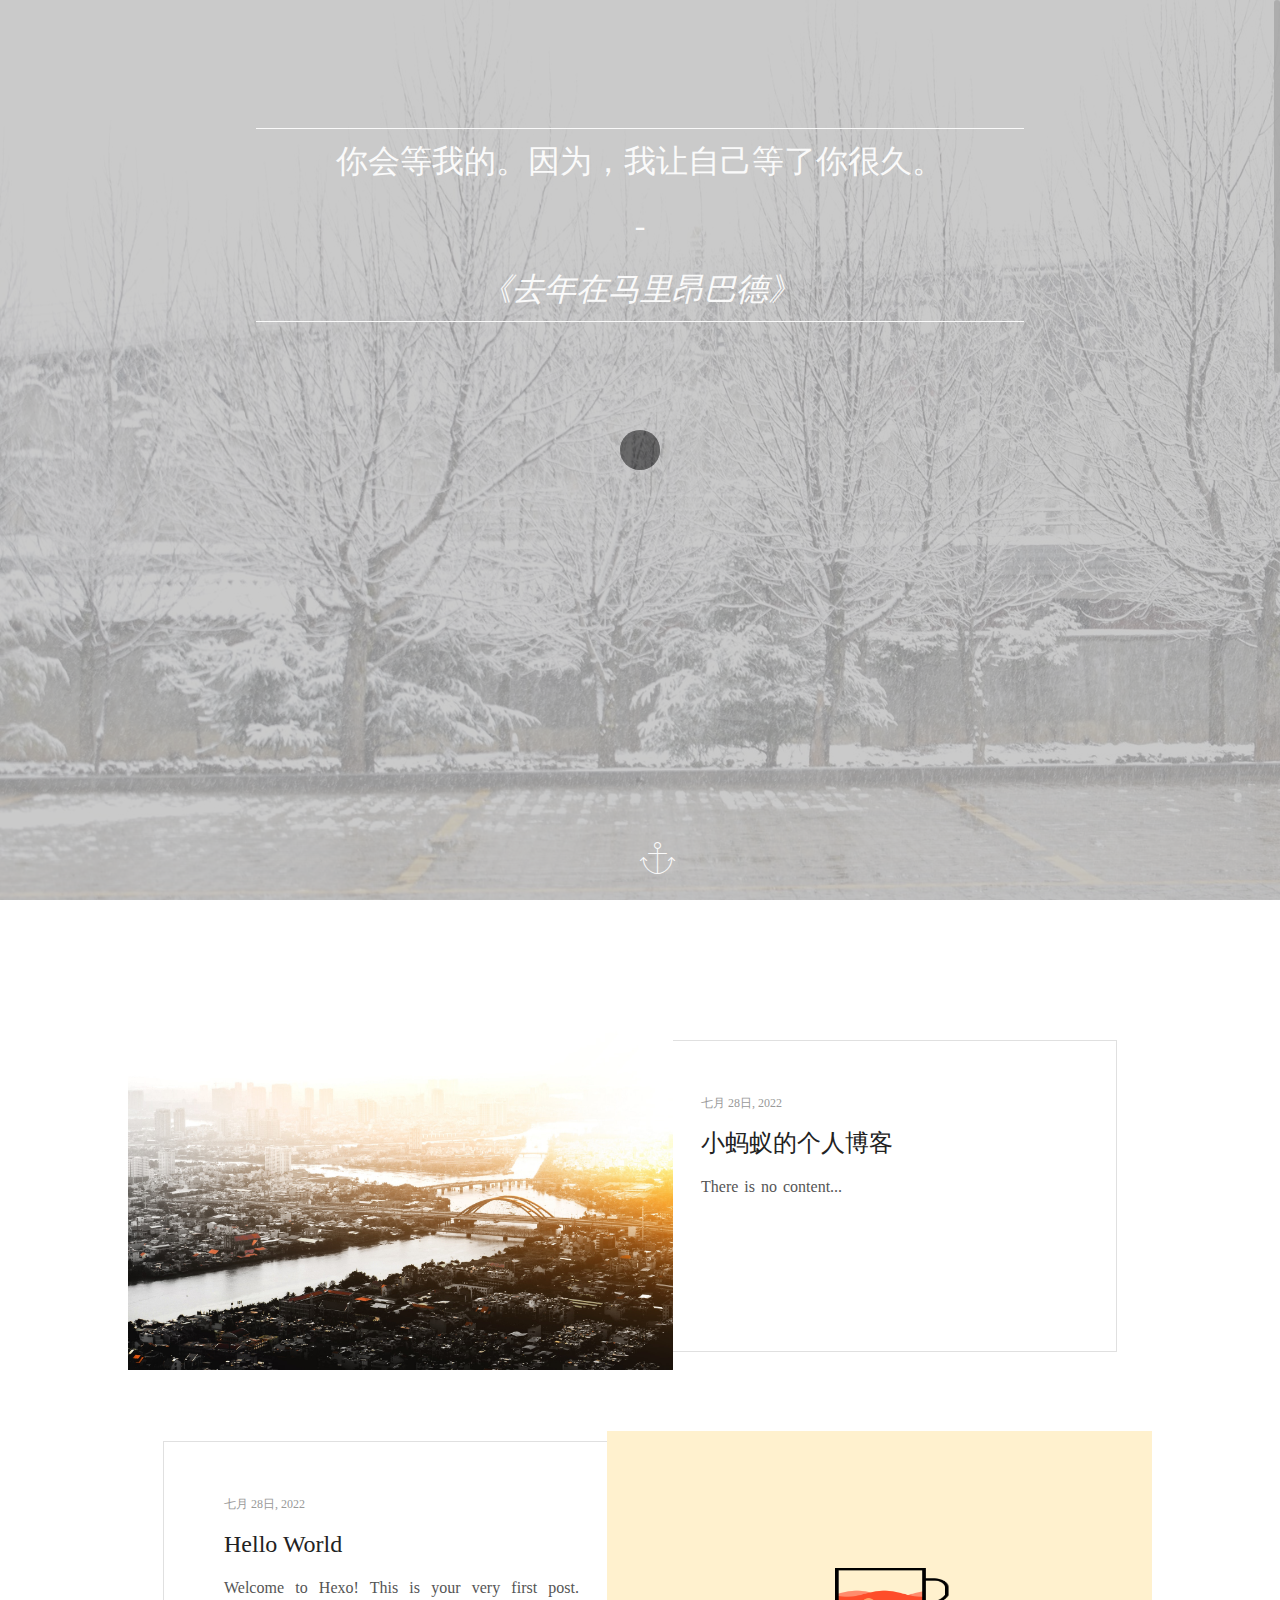
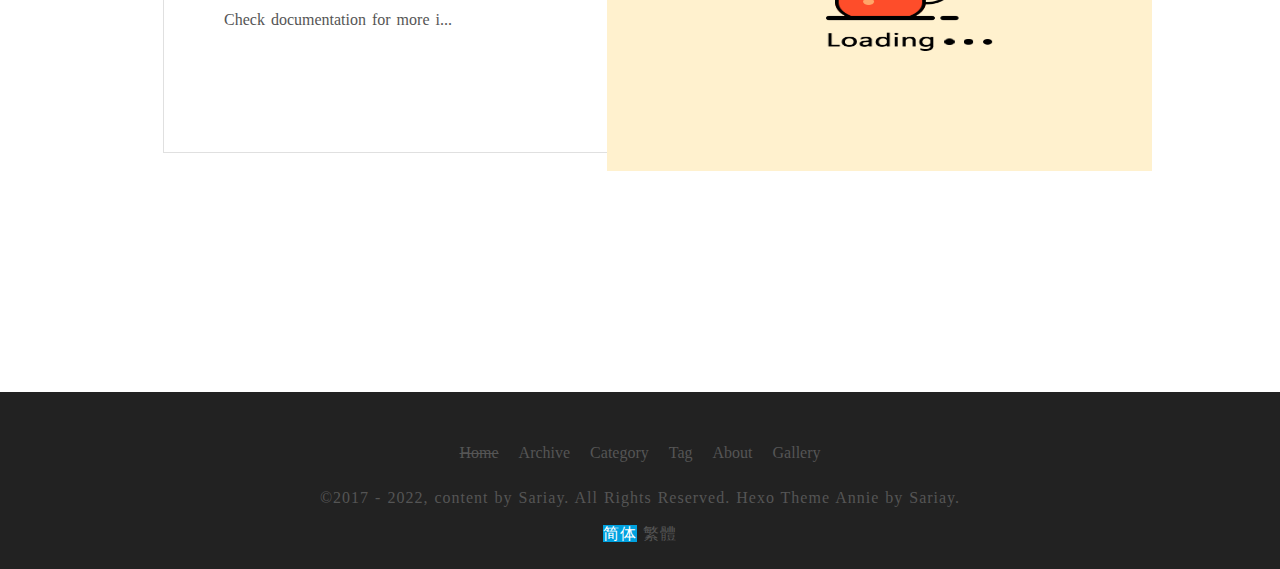
==== index.html @ b607d862 "Site updated: 2022-07-29 11:26:36" ====
<!--
	作者：Sariay
	时间：2018-08-26
	描述：There may be a bug, but don't worry, Qiling(器灵) says that it can work normally! aha!
-->
<!DOCTYPE html>
<html class="html-loading">
		

<head>
	<meta charset="utf-8">
  <meta http-equiv="X-UA-Compatible" content="IE=edge,chrome=1">
	<meta name="viewport" content="width=device-width, initial-scale=1, maximum-scale=1.0, user-scalable=no">
  <title>
    
      小蚂蚁的个人博客
    
  </title>
  <meta name="author" content="John Doe">
  <meta name="keywords" content="" />
  <meta name="description" content="" />
	<!-- favicon -->
  <link rel="shortcut icon" href="/img/favicon.ico">

  <!-- css -->
  
<link rel="stylesheet" href="/css/Annie.css">

  
  <!-- jquery -->
	
<script src="/plugin/jquery/jquery.min.js"></script>


<script>
    const CONFIG_BGIMAGE = {
      mode: 'normal',
      normalSrc: '/img/header-bg.jpg',
      randomYouMax: 110,
      randomYouSrc: 'https://sariay.github.io/Random-img/',
	  randomOtherSrc: 'https://api.berryapi.net/?service=App.Bing.Images&day=-0',
	  preloaderEnable: true
    }
	
    const CONFIG_LEACLOUD_COUNT = {
      enable: false,
	  appId: 'AU8...',
	  appKey: '4cU...',
	  serverURLs: 'http' || ' '
    }
  </script>
<meta name="generator" content="Hexo 6.2.0"></head>
	<body>
		<!-- Preloader -->

	<div id="preloader">
		<div class="pre-container">
			
				<div class="spinner">
					<div class="double-bounce1"></div>
					<div class="double-bounce2"></div>
				</div>
						
		</div>
	</div>


<!-- header -->
<header class="fixbackground bg-pan-br">
	<div class="mask">
		<!-- motto -->
		<div class="h-body">	
			
				<div class="motto text-shadow-pop-left">
					<p class="content" id="motto-content">Fetching...</p>
					<p>-<p>
					<p class="author" id="motto-author">Just a minute...</p>
				</div>
			
		</div>
		
		<!-- others: such as time... -->			
		<div class="h-footer">
			<a href="javascript:;" id="read-more" class="scroll-down">
				<span class="icon-anchor1 animation-scroll-down"></span>
			</a>
		</div>
	</div>
</header>

<div id="navigation-hide">
	<!-- Progress bar -->
	<div id="progress-bar"></div>

	<!-- Progress percent -->
	<div id="progress-percentage"><span>0.0%</span></div>

	<div class="toc-switch"><span class="switch-button">Catalog</span></div>

	<!-- Page title -->
	<p>
		
			Home
		
	</p>

	
	

	<!-- Nav trigger for navigation-H-->
	<a class="nav-trigger"><span></span></a>
</div>

<!-- Navigation in div(id="navigation-H") -->
<nav class="nav-container" id="cd-nav">
	<div class="nav-header">
		<span class="logo"> 
			<img src="/img/logo.png">
		</span>
		<a href="javascript:;" class="nav-close"></a>
	</div>
	
	<div class="nav-body">
		<ul id="global-nav">
	
		<li class="menu-home">
			<a href="/" class="menu-item-home" target="_blank">Home</a>
		</li>
		
	
		<li class="menu-archive">
			<a href="/archives" class="menu-item-archive" target="_blank">Archive</a>
		</li>
		
	
		<li class="menu-categories">
			<a href="/categories" class="menu-item-categories" target="_blank">Category</a>
		</li>
		
	
		<li class="menu-tags">
			<a href="/tags" class="menu-item-tags" target="_blank">Tag</a>
		</li>
		
	
		<li class="menu-about">
			<a href="/about" class="menu-item-about" target="_blank">About</a>
		</li>
		
	
		<li class="menu-gallery">
			<a href="/gallery" class="menu-item-gallery" target="_blank">Gallery</a>
		</li>
		
	

	
</ul>
	</div>
	
	<div class="nav-footer">
		<ul id="global-social">
	
		<li>
			<a href="http://github.com/" target="_blank">
				<span class="icon-one"><span class="path1"></span><span class="path2"></span></span>
			</a>
		</li>
	
		<li>
			<a href="http://github.com/" target="_blank">
				<span class="icon-zhihu"></span>
			</a>
		</li>
	
		<li>
			<a href="http://github.com/" target="_blank">
				<span class="icon-github"></span>
			</a>
		</li>
	
		<li>
			<a href="http://github.com/" target="_blank">
				<span class="icon-sina-weibo "></span>
			</a>
		</li>
	
		<li>
			<a href="http://github.com/" target="_blank">
				<span class="icon-pinterest2"></span>
			</a>
		</li>
	
		<li>
			<a href="http://github.com/" target="_blank">
				<span class="icon-instagram"></span>
			</a>
		</li>
	
		<li>
			<a href="http://github.com/" target="_blank">
				<span class="icon-twitter"></span>
			</a>
		</li>
	
		<li>
			<a href="/atom.xml" target="_blank">
				<span class="icon-rss"></span>
			</a>
		</li>
			
</ul>

	</div>
</nav>
			
		<!--main-->
		<main>
			



	<!--cart style-->
	<div class="layout-cart">
	<div id="layout-cart">
		
			<div class="post" id="post">
				<a class="post-cover" href="/2022/07/28/littleant/" title=" 小蚂蚁的个人博客 " target="_blank">
					
					<img class="lazy" src="/img/lazy.gif" data-src="/img/cart_cover.jpg"/>
				</a>

				<div class="post-text">
					<p class="post-time">
						七月 28日, 2022
					</p>	
					<h3 class="post-title" id="post-title-index">
						<a href="/2022/07/28/littleant/" title="小蚂蚁的个人博客">							
							
	<a href="/2022/07/28/littleant/" itemprop="url">
		小蚂蚁的个人博客
	</a>

						</a>
					</h3>
					<p class="post-content">
						
							<!--没有文章内容-->
							There is no content...
						
					</p>
					<p class="post-meta">
						



					</p>
				</div>
			</div>
		
			<div class="post" id="post">
				<a class="post-cover" href="/2022/07/28/hello-world/" title=" Hello World " target="_blank">
					
					<img class="lazy" src="/img/lazy.gif" data-src="/img/cart_cover.jpg"/>
				</a>

				<div class="post-text">
					<p class="post-time">
						七月 28日, 2022
					</p>	
					<h3 class="post-title" id="post-title-index">
						<a href="/2022/07/28/hello-world/" title="Hello World">							
							
	<a href="/2022/07/28/hello-world/" itemprop="url">
		Hello World
	</a>

						</a>
					</h3>
					<p class="post-content">
						
							Welcome to Hexo! This is your very first post. Check documentation for more i...
						
					</p>
					<p class="post-meta">
						



					</p>
				</div>
			</div>
		
	</div>
	
	
	<div id="pagination">
		
	</div>

	

</div>
	

		</main>

		<!--footer-->
		<footer>
	<div id="navigation-show">
		<ul id="global-nav">
	
		<li class="menu-home">
			<a href="/" class="menu-item-home" target="_blank">Home</a>
		</li>
		
	
		<li class="menu-archive">
			<a href="/archives" class="menu-item-archive" target="_blank">Archive</a>
		</li>
		
	
		<li class="menu-categories">
			<a href="/categories" class="menu-item-categories" target="_blank">Category</a>
		</li>
		
	
		<li class="menu-tags">
			<a href="/tags" class="menu-item-tags" target="_blank">Tag</a>
		</li>
		
	
		<li class="menu-about">
			<a href="/about" class="menu-item-about" target="_blank">About</a>
		</li>
		
	
		<li class="menu-gallery">
			<a href="/gallery" class="menu-item-gallery" target="_blank">Gallery</a>
		</li>
		
	

	
</ul>
	</div>

	<div class="copyright">
		<p>
			 
				&copy;2017 - 2022, content by Sariay. All Rights Reserved.
			
			
				<a href="http://hexo.io/" title="Hexo" target="_blank" rel="noopener">Hexo</a> Theme <a href="https://github.com/Sariay/hexo-theme-Annie" title="Annie" target="_blank" rel="noopener">Annie</a> by Sariay.
			
		</p>
		<p>
			

	<!-- busuanzi -->
	<!-- busuanzi -->



			<a href="javascript:zh_tran('s');" class="zh_click" id="zh_click_s">简体</a> 
			<a href="javascript:zh_tran('t');" class="zh_click" id="zh_click_t">繁體</a>				
		</p>
	</div>		
</footer>
		
	<!-- Local or hitokoto! -->

	
<script src="/plugin/motto/motto.js"></script>

	
	<script type="text/javascript">
		(function motto(){
			let mottoText = getMingYanContent().split('</br> - </br>'),
			
			mottoTextContent = mottoText[0]?mottoText[0]:'请刷新...',
			
			mottoTextFrom = mottoText[1]?mottoText[1]:'one/一个';
			
			mottoTextContent = mottoTextContent.trim().substring(0, 100);
		
			$("#motto-content").html( mottoTextContent);
			$("#motto-author").html( mottoTextFrom  );
		})();	
	</script>	



<!-- love effect -->


<!-- back to top -->

	<div id="totop">
	<span class="icon-circle-up"></span>
</div>



<!-- site analysis -->


	<!-- site-analysis -->
	
	
	
	
	
 

<!-- leancloud -->


	<!-- leancloud -->
	<!--
	时间：2018-11-27
	描述：
		文章访问量：visitors
		文章喜欢量：likes	
		文章排行榜：topNPost
		其他得说明：
			01-Cookie相关的函数 
				https://blog.csdn.net/somehow1002/article/details/78511541（Author：somehow1002）
			02-visitors相关的函数 
				https://blog.csdn.net/u013553529/article/details/63357382（Author：爱博客大伯）
				https://notes.doublemine.me/2015-10-21-为NexT主题添加文章阅读量统计功能.html（Author：夏末）
			03-topNPost相关的函数
				https://hoxis.github.io/hexo-next-read-rank.html（Author：hoxis）
			04-likes相关的函数，
				参考了01 & 02进行简单的设计与实现
-->


	

  



<script src="/plugin/chinese/chinese.js"></script>
<script src="/plugin/imagelazyloader/yall.min.js"></script>
<script src="/plugin/imageloaded/imagesloaded.pkgd.min.js"></script>
<script src="/plugin/nicescroll/jquery.nicescroll.js"></script>
<script src="/plugin/resizediv/resizediv.js"></script>
<script src="/js/main.js"></script>

	</body>	
</html>
---- css/Annie.css ----
html,
body,
div,
main,
applet,
object,
iframe,
h1,
h2,
h3,
h4,
h5,
h6,
hr,
p,
blockquote,
pre,
a,
abbr,
acronym,
address,
big,
cite,
code,
del,
dfn,
em,
span,
img,
ins,
kbd,
q,
s,
samp,
small,
strike,
strong,
sub,
sup,
tt,
var,
b,
u,
i,
center,
dl,
dt,
dd,
ol,
ul,
li,
fieldset,
form,
label,
legend,
table,
caption,
tbody,
tfoot,
thead,
tr,
th,
td,
article,
aside,
canvas,
details,
embed,
figure,
figcaption,
footer,
header,
hgroup,
menu,
nav,
output,
ruby,
section,
summary,
time,
mark,
audio,
video {
  margin: 0;
  padding: 0;
  border: 0;
  vertical-align: baseline;
}
header,
nav,
footer,
main,
section,
aside,
article,
figure {
  display: block;
}
html {
  font-size: 16px;
}
body {
  font-family: Ovo, Georgia, STZhongsong, "Microsoft YaHei", serif;
  font-size: 1rem;
  font-weight: normal;
  color: #555;
  -webkit-text-size-adjust: 100%;
  -moz-text-size-adjust: 100%;
  -ms-text-size-adjust: 100%;
  -webkit-font-smoothing: antialiased;
  -moz-osx-font-smoothing: grayscale;
/*
		word-spacing: 1px;
		letter-spacing: 1px;
		word-wrap: break-word;//针对单词本身换行做处理
		word-break: break-all;//针对句子本身换行做处理
	*/
}
p {
  text-align: justify;
  margin-bottom: 1rem;
}
h1,
h2,
h3,
h4,
h5,
h6 {
  font-weight: 600;
  margin-bottom: 1rem;
}
h1 {
  font-size: 2rem;
}
h2 {
  font-size: 1.75rem;
}
h3 {
  font-size: 1.5rem;
}
h4 {
  font-size: 1.25rem;
}
h5,
h6 {
  font-size: 1rem;
}
hr {
  border-bottom: 1px solid #eee;
  margin-bottom: 1rem;
}
blockquote {
  quotes: none;
  border-left: 4px solid #ddd;
  background: #f0f0f0;
  margin-bottom: 1rem;
  padding: 0.5rem 0.5rem 0.5rem 2rem;
}
blockquote p {
  margin-bottom: 0;
}
blockquote footer {
  font-family: inherit;
  font-size: inherit;
  line-height: inherit;
  text-align: inherit;
  color: inherit;
  background-color: inherit;
  padding: 0;
}
b,
strong {
  font-weight: 600;
}
em,
cite,
q {
  font-style: italic;
  quotes: auto;
}
sup,
sub {
  position: relative;
  font-size: 0.75rem;
}
sup {
  top: -0.5rem;
}
sub {
  bottom: -0.2rem;
}
small {
  font-size: 0.75rem;
}
acronym,
abbr {
  border-bottom: 1px dotted #eee;
}
a {
  transition: color 0.3s ease-in-out, background-color 0.2s ease-in-out, border-color 0.3s ease-in-out, box-shadow 0.2s ease-in-out;
  border-bottom: 0px solid #eee;
  text-decoration: none;
  color: #555;
  cursor: pointer;
}
a:hover {
  border-bottom-color: transparent;
  color: #4183c4;
}
ul,
ol,
dl {
  margin-bottom: 1rem;
}
ul {
  list-style: disc;
  list-style-position: inside;
}
ol {
  list-style: decimal-leading-zero;
  list-style-position: inside;
}
dt {
  font-weight: 600;
}
table {
  display: table;
  font-size: 1rem;
  table-layout: fixed;
  border-collapse: collapse;
  border-spacing: 0;
/*min-width: 100%;*/
  margin-bottom: 1rem;
}
table thead tr {
  border: 1px solid #ddd;
  background: #f0f0f0;
  font-weight: 600;
}
table tbody tr {
  border: 1px solid #ddd;
}
table tbody tr:nth-child(2n) {
  background: #f0f0f0;
}
table th,
table td {
  padding: 0.25rem 0.5rem;
  border: 1px solid #ddd;
/*min-width: 60px;*/
}
img,
video,
audio {
  display: block;
  opacity: 1;
  max-width: 100%;
  width: auto;
  height: auto;
  cursor: pointer;
  margin: 0 auto 1rem;
}
code {
  font-family: "Source Code Pro", Consolas, Monaco, Menlo, Consolas, monospace;
  font-size: 1rem;
  padding: 2px 4px;
  color: #555;
  background: #f0f0f0;
  border-radius: 2px;
}
pre {
  -webkit-overflow-scrolling: touch;
  font-family: "Source Code Pro", Consolas, Monaco, Menlo, Consolas, monospace;
  font-size: 1rem;
  padding: 2px 4px;
  margin-bottom: 1rem;
}
pre code {
  display: block;
  padding: 1rem 1.5rem;
  overflow-x: auto;
}
.video-container {
  position: relative;
  padding-top: cal(0.5625) rem;
/* 16:9 ratio*/
  margin-bottom: 1rem;
  height: 0;
  overflow: hidden;
}
.video-container iframe,
.video-container object,
.video-container embed {
  position: absolute;
  top: 0;
  left: 0;
  width: 100%;
  height: 100%;
  margin-top: 0;
}
iframe {
  border: none;
  margin-bottom: 1rem;
}
@font-face {
  font-family: 'icomoon';
  src: url("fonts/icomoon.eot?2jyd6c");
  src: url("fonts/icomoon.eot?2jyd6c#iefix") format('embedded-opentype'), url("fonts/icomoon.ttf?2jyd6c") format('truetype'), url("fonts/icomoon.woff?2jyd6c") format('woff'), url("fonts/icomoon.svg?2jyd6c#icomoon") format('svg');
  font-weight: normal;
  font-style: normal;
  font-display: block;
}
[class^="icon-"],
[class*=" icon-"] {
/* use !important to prevent issues with browser extensions that change fonts */
  font-family: 'icomoon' !important;
  speak: none;
  font-style: normal;
  font-weight: normal;
  font-variant: normal;
  text-transform: none;
  line-height: 1;
/* Better Font Rendering =========== */
  -webkit-font-smoothing: antialiased;
  -moz-osx-font-smoothing: grayscale;
}
.icon-baidu:before {
  content: "\e931";
}
.icon-coding:before {
  content: "\e932";
}
.icon-csdn:before {
  content: "\e933";
  color: #888;
}
.icon-douban:before {
  content: "\e934";
}
.icon-email .path1:before {
  content: "\e937";
  color: #efefef;
}
.icon-email .path2:before {
  content: "\e939";
  margin-left: -1.1083984375em;
  color: #fff;
}
.icon-email .path3:before {
  content: "\e93a";
  margin-left: -1.1083984375em;
  color: #efefef;
}
.icon-email .path4:before {
  content: "\e93b";
  margin-left: -1.1083984375em;
  color: #efefef;
}
.icon-email .path5:before {
  content: "\e93c";
  margin-left: -1.1083984375em;
  color: #000;
}
.icon-email .path6:before {
  content: "\e93d";
  margin-left: -1.1083984375em;
  color: #efefef;
}
.icon-email .path7:before {
  content: "\e93e";
  margin-left: -1.1083984375em;
  color: #000;
}
.icon-email .path8:before {
  content: "\e93f";
  margin-left: -1.1083984375em;
  color: #fff;
}
.icon-email .path9:before {
  content: "\e940";
  margin-left: -1.1083984375em;
  color: #000;
}
.icon-email .path10:before {
  content: "\e941";
  margin-left: -1.1083984375em;
  color: #000;
}
.icon-gitee:before {
  content: "\e942";
}
.icon-gitlab:before {
  content: "\e943";
}
.icon-hitokoto:before {
  content: "\e944";
}
.icon-jianshu .path1:before {
  content: "\e945";
  color: #999;
}
.icon-jianshu .path2:before {
  content: "\e946";
  margin-left: -1em;
  color: #fff;
}
.icon-jianshu .path3:before {
  content: "\e947";
  margin-left: -1em;
  color: #fff;
}
.icon-jianshu .path4:before {
  content: "\e948";
  margin-left: -1em;
  color: #fff;
}
.icon-juejing:before {
  content: "\e94a";
}
.icon-netease .path1:before {
  content: "\e94b";
  color: #e82202;
}
.icon-netease .path2:before {
  content: "\e94d";
  margin-left: -1em;
  color: #fff;
}
.icon-netease .path3:before {
  content: "\e94f";
  margin-left: -1em;
  color: #e82202;
}
.icon-one .path1:before {
  content: "\e950";
  color: #000;
}
.icon-one .path2:before {
  content: "\e951";
  margin-left: -1em;
  color: #010101;
}
.icon-qiniu:before {
  content: "\e952";
}
.icon-qq:before {
  content: "\e954";
}
.icon-weixin:before {
  content: "\e955";
}
.icon-zhihu:before {
  content: "\e956";
}
.icon-pig:before {
  content: "\e92f";
}
.icon-dog:before {
  content: "\e921";
}
.icon-monkey:before {
  content: "\e922";
}
.icon-tiger:before {
  content: "\e923";
}
.icon-rooster:before {
  content: "\e924";
}
.icon-dragon:before {
  content: "\e926";
}
.icon-horse:before {
  content: "\e927";
}
.icon-ox:before {
  content: "\e928";
}
.icon-snake:before {
  content: "\e929";
}
.icon-rat:before {
  content: "\e92a";
}
.icon-rabbit .path1:before {
  content: "\e92b";
  color: #333;
}
.icon-rabbit .path2:before {
  content: "\e92c";
  margin-left: -1em;
  color: #fff;
}
.icon-goat:before {
  content: "\e92e";
}
.icon-flag1:before {
  content: "\e024";
}
.icon-anchor1:before {
  content: "\e03f";
}
.icon-rss1:before {
  content: "\e060";
}
.icon-link1:before {
  content: "\e901";
}
.icon-calendar2:before {
  content: "\e957";
}
.icon-calendar1:before {
  content: "\e902";
}
.icon-file:before {
  content: "\e903";
}
.icon-file1:before {
  content: "\e904";
}
.icon-checkmark:before {
  content: "\e905";
}
.icon-checkmark1:before {
  content: "\e906";
}
.icon-cancel:before {
  content: "\e908";
}
.icon-cancel1:before {
  content: "\e909";
}
.icon-pictures:before {
  content: "\e90a";
}
.icon-chronometer:before {
  content: "\e90b";
}
.icon-time:before {
  content: "\e958";
}
.icon-checkmark2:before {
  content: "\e90c";
}
.icon-cancel2:before {
  content: "\e910";
}
.icon-magnifier:before {
  content: "\e911";
}
.icon-pen:before {
  content: "\e913";
}
.icon-attachment1:before {
  content: "\e914";
}
.icon-hourglass:before {
  content: "\e915";
}
.icon-envelope:before {
  content: "\e916";
}
.icon-heart1:before {
  content: "\e917";
}
.icon-paperplane:before {
  content: "\e918";
}
.icon-book:before {
  content: "\e919";
}
.icon-checked:before {
  content: "\e91a";
}
.icon-error:before {
  content: "\e91b";
}
.icon-add:before {
  content: "\e91c";
}
.icon-minus:before {
  content: "\e91d";
}
.icon-anchor:before {
  content: "\e91e";
}
.icon-clipboard1:before {
  content: "\e91f";
}
.icon-home:before {
  content: "\e900";
}
.icon-pencil2:before {
  content: "\e920";
}
.icon-quill:before {
  content: "\e907";
}
.icon-image:before {
  content: "\e90d";
}
.icon-images:before {
  content: "\e90e";
}
.icon-camera:before {
  content: "\e90f";
}
.icon-play:before {
  content: "\e912";
}
.icon-files-empty:before {
  content: "\e925";
}
.icon-paste:before {
  content: "\e92d";
}
.icon-folder-open:before {
  content: "\e930";
}
.icon-price-tag:before {
  content: "\e935";
}
.icon-price-tags:before {
  content: "\e936";
}
.icon-qrcode:before {
  content: "\e938";
}
.icon-compass:before {
  content: "\e949";
}
.icon-map2:before {
  content: "\e94c";
}
.icon-clock:before {
  content: "\e94e";
}
.icon-calendar:before {
  content: "\e953";
}
.icon-download:before {
  content: "\e960";
}
.icon-upload:before {
  content: "\e961";
}
.icon-undo2:before {
  content: "\e967";
}
.icon-redo2:before {
  content: "\e968";
}
.icon-forward:before {
  content: "\e969";
}
.icon-reply:before {
  content: "\e96a";
}
.icon-bubbles2:before {
  content: "\e96d";
}
.icon-bubbles4:before {
  content: "\e970";
}
.icon-quotes-left:before {
  content: "\e977";
}
.icon-quotes-right:before {
  content: "\e978";
}
.icon-hour-glass:before {
  content: "\e979";
}
.icon-search:before {
  content: "\e986";
}
.icon-zoom-in:before {
  content: "\e987";
}
.icon-zoom-out:before {
  content: "\e988";
}
.icon-enlarge2:before {
  content: "\e98b";
}
.icon-shrink2:before {
  content: "\e98c";
}
.icon-lock:before {
  content: "\e98f";
}
.icon-unlocked:before {
  content: "\e990";
}
.icon-cog:before {
  content: "\e994";
}
.icon-fire:before {
  content: "\e9a9";
}
.icon-clipboard:before {
  content: "\e9b8";
}
.icon-cloud-download:before {
  content: "\e9c2";
}
.icon-cloud-upload:before {
  content: "\e9c3";
}
.icon-cloud-check:before {
  content: "\e9c4";
}
.icon-download2:before {
  content: "\e9c5";
}
.icon-upload2:before {
  content: "\e9c6";
}
.icon-earth:before {
  content: "\e9ca";
}
.icon-link:before {
  content: "\e9cb";
}
.icon-flag:before {
  content: "\e9cc";
}
.icon-attachment:before {
  content: "\e9cd";
}
.icon-eye:before {
  content: "\e9ce";
}
.icon-eye-blocked:before {
  content: "\e9d1";
}
.icon-bookmarks:before {
  content: "\e9d3";
}
.icon-contrast:before {
  content: "\e9d5";
}
.icon-heart:before {
  content: "\e9da";
}
.icon-heart-broken:before {
  content: "\e9db";
}
.icon-warning:before {
  content: "\ea07";
}
.icon-notification:before {
  content: "\ea08";
}
.icon-question:before {
  content: "\ea09";
}
.icon-info:before {
  content: "\ea0c";
}
.icon-cancel-circle:before {
  content: "\ea0d";
}
.icon-blocked:before {
  content: "\ea0e";
}
.icon-play2:before {
  content: "\ea15";
}
.icon-pause:before {
  content: "\ea16";
}
.icon-arrow-up2:before {
  content: "\ea3a";
}
.icon-arrow-right2:before {
  content: "\ea3c";
}
.icon-arrow-down2:before {
  content: "\ea3e";
}
.icon-arrow-left2:before {
  content: "\ea40";
}
.icon-circle-up:before {
  content: "\ea41";
}
.icon-circle-right:before {
  content: "\ea42";
}
.icon-circle-down:before {
  content: "\ea43";
}
.icon-circle-left:before {
  content: "\ea44";
}
.icon-embed2:before {
  content: "\ea80";
}
.icon-share2:before {
  content: "\ea82";
}
.icon-mail2:before {
  content: "\ea84";
}
.icon-amazon:before {
  content: "\ea87";
}
.icon-google-plus:before {
  content: "\ea8b";
}
.icon-hangouts:before {
  content: "\ea8e";
}
.icon-google-drive:before {
  content: "\ea8f";
}
.icon-facebook:before {
  content: "\ea90";
}
.icon-instagram:before {
  content: "\ea92";
}
.icon-telegram:before {
  content: "\ea95";
}
.icon-twitter:before {
  content: "\ea96";
}
.icon-renren:before {
  content: "\ea99";
}
.icon-sina-weibo:before {
  content: "\ea9a";
}
.icon-rss:before {
  content: "\ea9b";
}
.icon-youtube2:before {
  content: "\ea9e";
}
.icon-twitch:before {
  content: "\ea9f";
}
.icon-github:before {
  content: "\eab0";
}
.icon-wordpress:before {
  content: "\eab4";
}
.icon-tux:before {
  content: "\eabd";
}
.icon-appleinc:before {
  content: "\eabe";
}
.icon-android:before {
  content: "\eac0";
}
.icon-linkedin:before {
  content: "\eac9";
}
.icon-linkedin2:before {
  content: "\eaca";
}
.icon-stumbleupon:before {
  content: "\eace";
}
.icon-pinterest2:before {
  content: "\ead2";
}
.icon-chrome:before {
  content: "\ead9";
}
.icon-firefox:before {
  content: "\eada";
}
.icon-edge:before {
  content: "\eadc";
}
.icon-opera:before {
  content: "\eade";
}
.icon-file-pdf:before {
  content: "\eadf";
}
.icon-file-word:before {
  content: "\eae1";
}
.icon-git:before {
  content: "\eae7";
}
/* normalize.css v8.0.1 | MIT License | github.com/necolas/normalize.css */
html {
  line-height: 1.15; /* 1 */
  -webkit-text-size-adjust: 100%; /* 2 */
}
body {
  margin: 0;
}
main {
  display: block;
}
h1 {
  font-size: 2em;
  margin: 0.67em 0;
}
hr {
  box-sizing: content-box; /* 1 */
  height: 0; /* 1 */
  overflow: visible; /* 2 */
}
pre {
  font-family: monospace, monospace; /* 1 */
  font-size: 1em; /* 2 */
}
a {
  background-color: transparent;
}
abbr[title] {
  border-bottom: none; /* 1 */
  text-decoration: underline; /* 2 */
  text-decoration: underline dotted; /* 2 */
}
b,
strong {
  font-weight: bolder;
}
code,
kbd,
samp {
  font-family: monospace, monospace; /* 1 */
  font-size: 1em; /* 2 */
}
small {
  font-size: 80%;
}
sub,
sup {
  font-size: 75%;
  line-height: 0;
  position: relative;
  vertical-align: baseline;
}
sub {
  bottom: -0.25em;
}
sup {
  top: -0.5em;
}
img {
  border-style: none;
}
button,
input,
optgroup,
select,
textarea {
  font-family: inherit; /* 1 */
  font-size: 100%; /* 1 */
  line-height: 1.15; /* 1 */
  margin: 0; /* 2 */
}
button,
input {
/* 1 */
  overflow: visible;
}
button,
select {
/* 1 */
  text-transform: none;
}
button,
[type="button"],
[type="reset"],
[type="submit"] {
  -webkit-appearance: button;
}
button::-moz-focus-inner,
[type="button"]::-moz-focus-inner,
[type="reset"]::-moz-focus-inner,
[type="submit"]::-moz-focus-inner {
  border-style: none;
  padding: 0;
}
button:-moz-focusring,
[type="button"]:-moz-focusring,
[type="reset"]:-moz-focusring,
[type="submit"]:-moz-focusring {
  outline: 1px dotted ButtonText;
}
fieldset {
  padding: 0.35em 0.75em 0.625em;
}
legend {
  box-sizing: border-box; /* 1 */
  color: inherit; /* 2 */
  display: table; /* 1 */
  max-width: 100%; /* 1 */
  padding: 0; /* 3 */
  white-space: normal; /* 1 */
}
progress {
  vertical-align: baseline;
}
textarea {
  overflow: auto;
}
[type="checkbox"],
[type="radio"] {
  box-sizing: border-box; /* 1 */
  padding: 0; /* 2 */
}
[type="number"]::-webkit-inner-spin-button,
[type="number"]::-webkit-outer-spin-button {
  height: auto;
}
[type="search"] {
  -webkit-appearance: textfield; /* 1 */
  outline-offset: -2px; /* 2 */
}
[type="search"]::-webkit-search-decoration {
  -webkit-appearance: none;
}
::-webkit-file-upload-button {
  -webkit-appearance: button; /* 1 */
  font: inherit; /* 2 */
}
details {
  display: block;
}
summary {
  display: list-item;
}
template {
  display: none;
}
[hidden] {
  display: none;
}
footer {
  font-family: "Times New Roman", Times, serif;
  font-size: 1rem;
  line-height: 2;
  color: #555;
  background-color: #222;
  padding-top: 2rem;
  padding-bottom: 1rem;
}
footer .copyright {
  text-align: center;
}
footer .copyright p {
  text-align: inherit;
  letter-spacing: 1px;
  word-spacing: 1px;
  margin: 0.2rem 0;
}
.fixbackground {
/* header Background parallax */
  background-attachment: fixed;
}
header {
  display: flex;
  position: relative;
  width: 100%;
  height: 100vh;
  background-size: cover;
}
header .mask {
/*遮罩效果*/
  width: 100%;
  height: 100vh;
  background-color: rgba(0,0,0,0.4);
}
header .h-body {
  position: relative;
  width: 100%;
}
header .h-body .motto {
  font-size: 2rem;
  line-height: 2;
  text-align: center;
  width: 60%;
  margin: 8rem auto;
  color: #fff;
  border-top: 1px solid #fff;
  border-bottom: 1px solid #fff;
}
header .h-body .motto p {
  text-align: center;
  margin: 0;
}
header .h-body .motto p.content {
  font-size: inherit;
}
header .h-body .motto p.author {
  font-size: inherit;
  font-style: italic;
}
header .h-body .motto span.icon-quotes-left {
  float: left;
  left: -45px;
  position: absolute;
}
header .h-body .motto span.icon-quotes-right {
  float: right;
  position: relative;
  top: -45px;
  right: -15px;
}
header .h-footer {
  width: 100%;
  text-align: center;
}
header .h-footer a {
  font-size: 2rem;
  color: #fff;
  position: absolute;
  bottom: 20px;
}
.layout-about {
  width: 60%;
  margin: 0em auto;
  padding: 5em 0;
  border: 1px solid transparent;
}
.layout-about .about-content {
  margin-top: 2rem;
}
.layout-archive {
  width: 70%;
  margin: 0rem auto;
  padding: 4rem 0;
  border: 1px solid transparent;
  background-color: #fff;
}
.layout-archive .i-tag {
  color: #f00;
  letter-spacing: 2px;
  margin: 60px 0;
}
.layout-archive a {
  border-bottom: 0px solid #e0e0e0;
}
.layout-archive .i-container {
  text-align: center;
}
#layout-archive-year {
  margin-top: 2rem;
  text-align: left;
  width: 100%;
  display: none;
}
#layout-archive-year ul {
  list-style: none;
  padding-left: 0rem;
  transition: height 0.5s;
  padding: 0px;
  border: none;
}
#layout-archive-year ul li {
  height: 44px;
  border-bottom: 1px dashed #e0e0e0;
  line-height: 44px;
  font-size: 1rem;
  padding-left: 0px;
  overflow: hidden;
  margin: 0px;
}
#layout-archive-year ul li:hover {
  background: #f7f9fa;
}
#layout-archive-year ul li:hover em {
  font-style: normal;
  margin-right: 10px;
  line-height: 10px;
  margin-top: 10px;
  padding: 5px 8px;
  background: #f44336;
  color: #f7f9fa;
}
#layout-archive-year ul li em {
  font-style: normal;
  margin-right: 10px;
  line-height: 10px;
  margin-top: 10px;
  padding: 5px 8px;
  background: #eaeaea;
  color: #999;
}
#layout-archive-year h3 {
  cursor: pointer;
  text-align: center;
  background-color: #555;
  padding: 10px 0px;
  margin-top: 2rem;
  color: #fff;
  transition: all 0.5s;
}
#layout-archive-year h3 em {
  font-size: 0.5rem;
  position: absolute;
  margin-top: -10px;
}
#layout-archive-year h3:hover {
  background-color: #696969;
}
#layout-archive-year a {
  background: none;
}
#layout-archive-year .title-bg {
  background-color: #808080;
}
#layout-archive-year li a {
  text-decoration: none;
}
#layout-archive-year li a:hover {
  color: #f00;
}
#layout-archive-year li .tag {
  font-style: normal;
  margin-right: 0px;
  line-height: 10px;
  margin-top: 10px;
  padding: 8px 8px;
  background: #eaeaea;
  color: #999;
  float: right;
}
#layout-archive-month {
  margin-top: 0rem;
  text-align: left;
  max-width: 100%;
}
#layout-archive-month ul {
/*Archive by month*/
  list-style: none;
  padding-left: 0rem;
  transition: height 0.5s;
  padding: 0px;
  border: none;
}
#layout-archive-month ul li {
  height: 44px;
  border-bottom: 1px dashed #e0e0e0;
  line-height: 44px;
  font-size: 1rem;
  padding-left: 0x;
  overflow: hidden;
  margin: 0px;
}
#layout-archive-month ul li:hover {
  background: #f7f9fa;
}
#layout-archive-month ul li:hover em {
  font-style: normal;
  margin-right: 10px;
  line-height: 10px;
  margin-top: 10px;
  padding: 5px 8px;
  background: #f44336;
  color: #f7f9fa;
}
#layout-archive-month ul li em {
  font-style: normal;
  margin-right: 10px;
  line-height: 10px;
  margin-top: 10px;
  padding: 5px 8px;
  background: #eaeaea;
  color: #999;
}
#layout-archive-month h3 {
  cursor: auto;
  text-align: center;
  background-color: #555;
  padding: 5px 0px;
  color: #fff;
  transition: all 0.5s;
}
#layout-archive-month h3:hover {
  background-color: #696969;
}
#layout-archive-month h3>a {
  color: #fff;
  border-bottom: 0px dotted #d3d3d3;
}
#layout-archive-month h3 em {
  font-size: 0.5rem;
  position: absolute;
  margin-top: -10px;
}
#layout-archive-month a {
  background: none;
}
#layout-archive-month .title-bg {
  background-color: #808080;
}
#layout-archive-month li a {
  text-decoration: none;
}
#layout-archive-month li a:hover {
  color: #f00;
}
#layout-archive-month li .tag {
  font-style: normal;
  margin-right: 0px;
  line-height: 10px;
  margin-top: 10px;
  padding: 8px 8px;
  background: #eaeaea;
  color: #999;
  float: right;
}
.category {
  width: 100%;
}
.category .category-list {
  width: 100%;
  overflow: overlay;
  padding: 0;
  text-align: center;
}
.category .category-list li {
  font-size: 1rem;
  display: inline-flex;
  padding: 6px;
  margin-right: 10px;
  margin-bottom: 10px;
}
.category .category-list li:hover {
  color: #f00;
}
.category .category-list li .category-list-count {
  font-size: 0.9rem;
  margin-left: 2px;
}
.category .category-list a {
  padding-bottom: 0.2em;
}
.category .category-list a:hover {
  color: #f00;
  padding-bottom: 0.2em;
}
.layout-gallery {
  width: 96%;
  margin: 0em auto;
  padding: 4em 0;
  border: 1px solid transparent;
}
main {
  width: 100%;
  min-height: calc(100vh + 100px);
  line-height: 2;
}
.layout-cart {
  position: relative;
  margin: 0em auto;
  padding: 5em 0;
}
.layout-cart .post {
  position: relative;
  margin: 50px auto;
  width: 1200px;
}
.layout-cart .post a {
  border-bottom: none;
}
.layout-cart .post>a {
  position: relative;
  width: 680px;
  height: 440px;
  display: inline-block;
  overflow: hidden;
  background: #fff;
  z-index: 2;
}
.layout-cart .post>a img {
  width: 100%;
  height: 100%;
  position: relative;
}
.layout-cart .post-cover {
  overflow: hidden;
}
.layout-cart .post-text {
  position: absolute;
  top: 20px;
  height: 398px;
  width: 498px;
  border: 1px solid #e0e0e0;
  background: #fff;
  text-align: left;
}
.layout-cart .post:nth-child(odd) {
  text-align: left;
}
.layout-cart .post:nth-child(even) {
  text-align: right;
}
.layout-cart .post:nth-child(odd) .post-text {
  left: 660px;
}
.layout-cart .post:nth-child(even) .post-text {
  right: 660px;
}
.layout-cart .post-text .post-time {
  color: #999;
  font-size: 12px;
  margin: 80px 0 0 80px;
}
.layout-cart .post-text .post-title {
/*font-family: Georgia, Times New Roman, Times, serif;*/
  font-size: 1.2rem;
  font-weight: normal;
  line-height: 1.5;
  overflow: hidden;
  text-overflow: ellipsis;
  white-space: nowrap;
  margin: 10px 100px 0 80px;
}
.layout-cart .post-text .post-title a {
  color: #222;
}
.layout-cart .post-text .post-content {
  text-align: justify;
  line-height: 2;
  color: #555;
  word-spacing: 2px;
  letter-spacing: 0px;
  word-break: break-word;
  margin: 10px 100px 0 80px;
}
.layout-cart .post-text .post-meta {
  position: absolute;
  left: 80px;
  bottom: 60px;
  font-size: 12px;
  color: #999;
}
.layout-cart .post-text .post-meta span {
  margin-right: 16px;
}
.layout-pure {
/*For people who likes pure style*/
  width: 60%;
  height: auto;
  margin: 0em auto;
  padding: 5em 0;
}
.layout-pure .post {
  width: 100%;
  margin-bottom: 3.5em;
  display: flex;
  justify-content: center;
}
.layout-pure .post .post-text {
  width: 100%;
  opacity: 1;
  padding: 0;
  margin: 0;
  display: block;
  border-bottom: 1px solid #e0e0e0;
}
.layout-pure .post .post-text .post-title {
/*font-family: Georgia, Times New Roman, Times, serif;*/
  font-size: 1.5rem;
  line-height: 1.5;
  text-align: left;
  min-height: 20px;
  margin: 0 0 0.1em 0;
  padding: 0 0 0.1em 0;
}
.layout-pure .post .post-text .post-content {
  text-align: justify;
  line-height: 2;
  word-spacing: 2px;
  word-break: break-word;
}
.layout-pure .post .post-text .post-meta {
  min-height: 20px;
  padding: 0;
  margin: 10px 0;
  color: #999;
}
.layout-pure .post .post-text .post-meta span {
  margin-right: 16px;
}
.layout-pure .post .post-text .post-meta span.right {
  float: right;
}
.layout-pure .post .post-text .post-meta a {
  color: inherit;
}
.layout-pure .post .post-text .post-meta a:hover {
  color: #4183c4;
}
.layout-page-container {
  width: 70%;
  margin: 0em auto;
  padding: 4em 0;
  border: 1px solid transparent;
  background-color: #fff;
}
.layout-page-header {
  text-align: center;
}
.layout-page-header i {
  color: #f00;
  letter-spacing: 2px;
  text-align: inherit;
  margin: 60px 0 60px 0;
}
.layout-post {
  width: 60%;
  margin: 0em auto;
  padding: 5em 0;
  border: 1px solid transparent;
}
#layout-post {
  font-size: 1rem;
  line-height: 2;
}
#layout-post .article-title {
  font-size: 2rem;
  color: #333;
}
#layout-post .article-meta {
  color: #999;
  margin: 1em 0 2em;
}
#layout-post .article-meta a {
  color: inherit;
}
#layout-post .article-meta>span {
  padding: 0.4em;
  display: inline-block;
}
#layout-post .article-content a {
  color: #4183c4;
}
#layout-post .article-content a:hover {
  border-bottom: 1px solid #4183c4;
}
#layout-post .article-content>table {
  display: table;
  table-layout: fixed;
  border-collapse: collapse;
  border-spacing: 0;
  min-width: 100%;
  margin-bottom: 1rem;
}
#layout-post .article-content>table thead tr {
  border: 1px solid #ddd;
  background: #f0f0f0;
  font-weight: 600;
}
#layout-post .article-content>table tbody tr {
  border: 1px solid #ddd;
}
#layout-post .article-content>table tbody tr:nth-child(2n) {
  background: #f0f0f0;
}
#layout-post .article-content>table th,
#layout-post .article-content>table td {
  padding: 0.25rem 0.5rem;
  min-width: 60px;
  border: 1px solid #ddd;
}
#layout-post .article-content img {
  height: auto;
  width: auto;
  margin: auto;
}
.investment-container {
  width: 100%;
  margin: 6em auto 2em;
}
.investment-container .investment-header {
  display: flex;
  justify-content: center;
  margin: 0.5em auto 0;
}
.investment-container .investment-header .investment-title-1 {
  height: auto;
  width: 50%;
  overflow: hidden;
}
.investment-container .investment-header .investment-title-1 div {
  width: auto;
  height: auto;
  float: left;
  margin-right: 6px;
  margin-left: 1px;
  text-align: center;
  cursor: pointer;
}
.investment-container .investment-header .investment-title-1 a,
.investment-container .investment-header .investment-title-1 a:link,
.investment-container .investment-header .investment-title-1 a:visited,
.investment-container .investment-header .investment-title-1 a:hover {
  color: #555;
  width: 131px;
  height: auto;
  display: inline-block;
}
.investment-container .investment-header .investment-title-1 div.on {
  color: #f70;
}
.investment-container .investment-header .investment-title-1 div.on a,
.investment-container .investment-header .investment-title-1 div.on a:link,
.investment-container .investment-header .investment-title-1 div.on a:visited,
.investment-container .investment-header .investment-title-1 div.on a:hover {
  color: #f70;
}
.investment-container .investment-header .investment-title-2 {
  height: auto;
  width: 50%;
  overflow: hidden;
}
.investment-container .investment-header .investment-title-2>span {
  width: auto;
  height: auto;
  float: right;
  margin-right: 1px;
  margin-left: 6px;
  text-align: center;
  cursor: pointer;
}
.investment-container .investment-header .investment-title-2>span a {
  margin: 0 4px;
}
.investment-container .investment-content {
  clear: both;
  border-top: 1px solid #ededed;
  padding: 0;
  min-height: 500px;
}
.investment-container .investment-content .investment-content-list {
  display: none;
  -webkit-animation: zoom 0.8s;
  animation: zoom 0.8s;
}
@-webkit-keyframes zoom {
  from {
    -webkit-transform: scale(0);
  }
  to {
    -webkit-transform: scale(1);
  }
}
.relate-post {
/*line-height: 2;*/
  font-size: 1rem;
}
.relate-post ul {
  width: 100%;
  margin: 0 auto;
  padding: 2px;
}
.relate-post ul:first-child {
  margin-top: 4px;
}
.relate-post ul li {
  display: inline-table;
  width: 100%;
  margin-bottom: 2px;
  padding: 0.5em 0;
  border-bottom: 1px solid #e8e8e8;
  clear: both;
}
.relate-post ul li .relate-post-text {
  display: inline-block;
  width: 70%;
  vertical-align: top;
  clear: right;
}
.relate-post ul li .relate-post-text p {
  margin-bottom: 0;
}
.relate-post ul li .relate-post-text .relate-post-title {
  font-size: 1.3rem;
}
.relate-post ul li .relate-post-text .relate-post-date {
  font-size: 0.8rem;
}
.relate-post ul li .relate-post-text .relate-post-content {
  font-size: 1rem;
}
.relate-post ul li .relate-post-cover {
  display: inline-block;
  width: 27%;
  vertical-align: top;
  float: right;
  overflow: hidden;
}
.relate-post ul li .relate-post-cover img {
  margin-bottom: 0;
  position: relative;
}
#star-button {
  position: fixed;
  top: 0px;
  right: 60px;
  font-size: 1.2rem;
  cursor: pointer;
}
#star-button:hover,
#star-button:focus {
  color: #f00;
}
.star-animation {
  color: #f00;
}
.config-info {
  margin-top: 1rem;
}
@-moz-keyframes zoom {
  from {
    transform: scale(0);
  }
  to {
    transform: scale(1);
  }
}
@-webkit-keyframes zoom {
  from {
    transform: scale(0);
  }
  to {
    transform: scale(1);
  }
}
@-o-keyframes zoom {
  from {
    transform: scale(0);
  }
  to {
    transform: scale(1);
  }
}
@keyframes zoom {
  from {
    transform: scale(0);
  }
  to {
    transform: scale(1);
  }
}
.tags {
  width: 100%;
  text-align: center;
}
.tags a {
  margin-right: 10px;
  line-height: 2;
  display: inline-block;
}
.TCP-container {
  width: 100%;
}
.TCP-container #TCP-title {
  width: 70%;
  text-align: left;
  padding: 5px;
  margin: 0em auto;
}
.TCP-container #TCP-content {
  min-height: 500px;
}
.animation-zoom {
/*For one div: Zoom from 0 to 1!*/
  -webkit-animation: zoom 0.8s;
  animation: zoom 0.8s;
}
@-webkit-keyframes zoom {
  from {
    -webkit-transform: scale(0);
  }
  to {
    -webkit-transform: scale(1);
  }
}
@-webkit-keyframes scroll-down-effect {
  0% {
    top: 0px;
    opacity: 0;
  }
  30% {
    top: 10px;
    opacity: 1;
  }
  100% {
    top: 25px;
    opacity: 0;
  }
}
.scroll-down {
  -webkit-transition: all 2s ease-in-out 0s;
  -moz-transition: all 2s ease-in-out 0s;
  -ms-transition: all 2s ease-in-out 0s;
  -o-transition: all 2s ease-in-out 0s;
  transition: all 2s ease-in-out 0s;
}
.animation-scroll-down {
  position: relative;
  -webkit-animation-name: scroll-down-effect;
  -webkit-animation-duration: 2s;
  -webkit-animation-timing-function: linear;
  -webkit-animation-delay: 0s;
  -webkit-animation-iteration-count: infinite;
  -webkit-animation-play-state: running;
  animation-name: scroll-down-effect;
  animation-duration: 2s;
  animation-timing-function: linear;
  animation-delay: 0s;
  animation-iteration-count: infinite;
  animation-play-state: running;
}
.text-shadow-pop-top {
  -webkit-animation: text-shadow-pop-top 0.6s both;
  animation: text-shadow-pop-top 0.6s both;
}
@-webkit-keyframes text-shadow-pop-top {
  0% {
    text-shadow: 0 0 #555, 0 0 #555, 0 0 #555, 0 0 #555, 0 0 #555, 0 0 #555, 0 0 #555, 0 0 #555;
    -webkit-transform: translateY(0);
    transform: translateY(0);
  }
  100% {
    text-shadow: 0 -1px #555, 0 -2px #555, 0 -3px #555, 0 -4px #555, 0 -5px #555, 0 -6px #555, 0 -7px #555, 0 -8px #555;
    -webkit-transform: translateY(8px);
    transform: translateY(8px);
  }
}
.text-shadow-pop-left {
  -webkit-animation: text-shadow-pop-left 0.6s both;
  animation: text-shadow-pop-left 0.6s both;
}
@-webkit-keyframes text-shadow-pop-left {
  0% {
    text-shadow: 0 0 #555, 0 0 #555, 0 0 #555, 0 0 #555, 0 0 #555, 0 0 #555, 0 0 #555, 0 0 #555;
    -webkit-transform: translateX(0);
    transform: translateX(0);
  }
  100% {
    text-shadow: -1px 0 #555, -2px 0 #555, -3px 0 #555, -4px 0 #555, -5px 0 #555, -6px 0 #555, -7px 0 #555, -8px 0 #555;
    -webkit-transform: translateX(8px);
    transform: translateX(8px);
  }
}
.bg-pan-br {
  -webkit-animation: bg-pan-br 8s both;
  animation: bg-pan-br 8s both;
}
@-webkit-keyframes bg-pan-br {
  0% {
    background-position: 0% 0%;
  }
  100% {
    background-position: 100% 100%;
  }
}
.bg-pan-bl {
  -webkit-animation: bg-pan-bl 8s both;
  animation: bg-pan-bl 8s both;
}
@-webkit-keyframes bg-pan-bl {
  0% {
    background-position: 100% 0%;
  }
  100% {
    background-position: 0% 100%;
  }
}
.scale-out-horizontal {
  -webkit-animation: scale-out-horizontal 0.5s cubic-bezier(0.55, 0.085, 0.68, 0.53) both;
  animation: scale-out-horizontal 0.5s cubic-bezier(0.55, 0.085, 0.68, 0.53) both;
}
@-webkit-keyframes scale-out-horizontal {
  0% {
    -webkit-transform: scaleX(1);
    transform: scaleX(1);
    opacity: 1;
  }
  100% {
    -webkit-transform: scaleX(0);
    transform: scaleX(0);
    opacity: 1;
  }
}
.scale-in-hor-center {
  -webkit-animation: scale-in-hor-center 1s cubic-bezier(0.25, 0.46, 0.45, 0.94) both;
  animation: scale-in-hor-center 1s cubic-bezier(0.25, 0.46, 0.45, 0.94) both;
}
@-webkit-keyframes scale-in-hor-center {
  0% {
    -webkit-transform: scaleX(0);
    transform: scaleX(0);
    opacity: 1;
  }
  100% {
    -webkit-transform: scaleX(1);
    transform: scaleX(1);
    opacity: 1;
  }
}
@-moz-keyframes zoom {
  from {
    transform: scale(0);
  }
  to {
    transform: scale(1);
  }
}
@-webkit-keyframes zoom {
  from {
    transform: scale(0);
  }
  to {
    transform: scale(1);
  }
}
@-o-keyframes zoom {
  from {
    transform: scale(0);
  }
  to {
    transform: scale(1);
  }
}
@keyframes zoom {
  from {
    transform: scale(0);
  }
  to {
    transform: scale(1);
  }
}
@-moz-keyframes scroll-down-effect {
  0% {
    top: 0px;
    opacity: 0;
  }
  30% {
    top: 10px;
    opacity: 1;
  }
  100% {
    top: 25px;
    opacity: 0;
  }
}
@-webkit-keyframes scroll-down-effect {
  0% {
    top: 0px;
    opacity: 0;
  }
  30% {
    top: 10px;
    opacity: 1;
  }
  100% {
    top: 25px;
    opacity: 0;
  }
}
@-o-keyframes scroll-down-effect {
  0% {
    top: 0px;
    opacity: 0;
  }
  30% {
    top: 10px;
    opacity: 1;
  }
  100% {
    top: 25px;
    opacity: 0;
  }
}
@keyframes scroll-down-effect {
  0% {
    top: 0px;
    opacity: 0;
  }
  30% {
    top: 10px;
    opacity: 1;
  }
  100% {
    top: 25px;
    opacity: 0;
  }
}
@-moz-keyframes text-shadow-pop-top {
  0% {
    text-shadow: 0 0 #555, 0 0 #555, 0 0 #555, 0 0 #555, 0 0 #555, 0 0 #555, 0 0 #555, 0 0 #555;
    -webkit-transform: translateY(0);
    transform: translateY(0);
  }
  100% {
    text-shadow: 0 -1px #555, 0 -2px #555, 0 -3px #555, 0 -4px #555, 0 -5px #555, 0 -6px #555, 0 -7px #555, 0 -8px #555;
    -webkit-transform: translateY(8px);
    transform: translateY(8px);
  }
}
@-webkit-keyframes text-shadow-pop-top {
  0% {
    text-shadow: 0 0 #555, 0 0 #555, 0 0 #555, 0 0 #555, 0 0 #555, 0 0 #555, 0 0 #555, 0 0 #555;
    -webkit-transform: translateY(0);
    transform: translateY(0);
  }
  100% {
    text-shadow: 0 -1px #555, 0 -2px #555, 0 -3px #555, 0 -4px #555, 0 -5px #555, 0 -6px #555, 0 -7px #555, 0 -8px #555;
    -webkit-transform: translateY(8px);
    transform: translateY(8px);
  }
}
@-o-keyframes text-shadow-pop-top {
  0% {
    text-shadow: 0 0 #555, 0 0 #555, 0 0 #555, 0 0 #555, 0 0 #555, 0 0 #555, 0 0 #555, 0 0 #555;
    -webkit-transform: translateY(0);
    transform: translateY(0);
  }
  100% {
    text-shadow: 0 -1px #555, 0 -2px #555, 0 -3px #555, 0 -4px #555, 0 -5px #555, 0 -6px #555, 0 -7px #555, 0 -8px #555;
    -webkit-transform: translateY(8px);
    transform: translateY(8px);
  }
}
@keyframes text-shadow-pop-top {
  0% {
    text-shadow: 0 0 #555, 0 0 #555, 0 0 #555, 0 0 #555, 0 0 #555, 0 0 #555, 0 0 #555, 0 0 #555;
    -webkit-transform: translateY(0);
    transform: translateY(0);
  }
  100% {
    text-shadow: 0 -1px #555, 0 -2px #555, 0 -3px #555, 0 -4px #555, 0 -5px #555, 0 -6px #555, 0 -7px #555, 0 -8px #555;
    -webkit-transform: translateY(8px);
    transform: translateY(8px);
  }
}
@-moz-keyframes text-shadow-pop-left {
  0% {
    text-shadow: 0 0 #555, 0 0 #555, 0 0 #555, 0 0 #555, 0 0 #555, 0 0 #555, 0 0 #555, 0 0 #555;
    -webkit-transform: translateX(0);
    transform: translateX(0);
  }
  100% {
    text-shadow: -1px 0 #555, -2px 0 #555, -3px 0 #555, -4px 0 #555, -5px 0 #555, -6px 0 #555, -7px 0 #555, -8px 0 #555;
    -webkit-transform: translateX(8px);
    transform: translateX(8px);
  }
}
@-webkit-keyframes text-shadow-pop-left {
  0% {
    text-shadow: 0 0 #555, 0 0 #555, 0 0 #555, 0 0 #555, 0 0 #555, 0 0 #555, 0 0 #555, 0 0 #555;
    -webkit-transform: translateX(0);
    transform: translateX(0);
  }
  100% {
    text-shadow: -1px 0 #555, -2px 0 #555, -3px 0 #555, -4px 0 #555, -5px 0 #555, -6px 0 #555, -7px 0 #555, -8px 0 #555;
    -webkit-transform: translateX(8px);
    transform: translateX(8px);
  }
}
@-o-keyframes text-shadow-pop-left {
  0% {
    text-shadow: 0 0 #555, 0 0 #555, 0 0 #555, 0 0 #555, 0 0 #555, 0 0 #555, 0 0 #555, 0 0 #555;
    -webkit-transform: translateX(0);
    transform: translateX(0);
  }
  100% {
    text-shadow: -1px 0 #555, -2px 0 #555, -3px 0 #555, -4px 0 #555, -5px 0 #555, -6px 0 #555, -7px 0 #555, -8px 0 #555;
    -webkit-transform: translateX(8px);
    transform: translateX(8px);
  }
}
@keyframes text-shadow-pop-left {
  0% {
    text-shadow: 0 0 #555, 0 0 #555, 0 0 #555, 0 0 #555, 0 0 #555, 0 0 #555, 0 0 #555, 0 0 #555;
    -webkit-transform: translateX(0);
    transform: translateX(0);
  }
  100% {
    text-shadow: -1px 0 #555, -2px 0 #555, -3px 0 #555, -4px 0 #555, -5px 0 #555, -6px 0 #555, -7px 0 #555, -8px 0 #555;
    -webkit-transform: translateX(8px);
    transform: translateX(8px);
  }
}
@-moz-keyframes bg-pan-br {
  0% {
    background-position: 0% 0%;
  }
  100% {
    background-position: 100% 100%;
  }
}
@-webkit-keyframes bg-pan-br {
  0% {
    background-position: 0% 0%;
  }
  100% {
    background-position: 100% 100%;
  }
}
@-o-keyframes bg-pan-br {
  0% {
    background-position: 0% 0%;
  }
  100% {
    background-position: 100% 100%;
  }
}
@keyframes bg-pan-br {
  0% {
    background-position: 0% 0%;
  }
  100% {
    background-position: 100% 100%;
  }
}
@-moz-keyframes bg-pan-bl {
  0% {
    background-position: 100% 0%;
  }
  100% {
    background-position: 0% 100%;
  }
}
@-webkit-keyframes bg-pan-bl {
  0% {
    background-position: 100% 0%;
  }
  100% {
    background-position: 0% 100%;
  }
}
@-o-keyframes bg-pan-bl {
  0% {
    background-position: 100% 0%;
  }
  100% {
    background-position: 0% 100%;
  }
}
@keyframes bg-pan-bl {
  0% {
    background-position: 100% 0%;
  }
  100% {
    background-position: 0% 100%;
  }
}
@-moz-keyframes scale-out-horizontal {
  0% {
    -webkit-transform: scaleX(1);
    transform: scaleX(1);
    opacity: 1;
  }
  100% {
    -webkit-transform: scaleX(0);
    transform: scaleX(0);
    opacity: 1;
  }
}
@-webkit-keyframes scale-out-horizontal {
  0% {
    -webkit-transform: scaleX(1);
    transform: scaleX(1);
    opacity: 1;
  }
  100% {
    -webkit-transform: scaleX(0);
    transform: scaleX(0);
    opacity: 1;
  }
}
@-o-keyframes scale-out-horizontal {
  0% {
    -webkit-transform: scaleX(1);
    transform: scaleX(1);
    opacity: 1;
  }
  100% {
    -webkit-transform: scaleX(0);
    transform: scaleX(0);
    opacity: 1;
  }
}
@keyframes scale-out-horizontal {
  0% {
    -webkit-transform: scaleX(1);
    transform: scaleX(1);
    opacity: 1;
  }
  100% {
    -webkit-transform: scaleX(0);
    transform: scaleX(0);
    opacity: 1;
  }
}
@-moz-keyframes scale-in-hor-center {
  0% {
    -webkit-transform: scaleX(0);
    transform: scaleX(0);
    opacity: 1;
  }
  100% {
    -webkit-transform: scaleX(1);
    transform: scaleX(1);
    opacity: 1;
  }
}
@-webkit-keyframes scale-in-hor-center {
  0% {
    -webkit-transform: scaleX(0);
    transform: scaleX(0);
    opacity: 1;
  }
  100% {
    -webkit-transform: scaleX(1);
    transform: scaleX(1);
    opacity: 1;
  }
}
@-o-keyframes scale-in-hor-center {
  0% {
    -webkit-transform: scaleX(0);
    transform: scaleX(0);
    opacity: 1;
  }
  100% {
    -webkit-transform: scaleX(1);
    transform: scaleX(1);
    opacity: 1;
  }
}
@keyframes scale-in-hor-center {
  0% {
    -webkit-transform: scaleX(0);
    transform: scaleX(0);
    opacity: 1;
  }
  100% {
    -webkit-transform: scaleX(1);
    transform: scaleX(1);
    opacity: 1;
  }
}
#totop {
  position: fixed;
  right: 20px;
  bottom: 80px;
  z-index: 10;
  cursor: pointer;
}
#totop span {
  color: #555;
  font-size: 1.5rem;
}
.layout-comment {
  line-height: inherit;
  margin-top: 0em;
}
.layout-comment a {
  border-bottom: none;
}
.gt-container .gt-header-comment {
  -webkit-box-flex: 1;
  -ms-flex: 1;
  flex: 1;
  margin-left: 0;
}
.gt-container .gt-header-textarea {
  min-height: 8.125em;
  max-height: 15em;
}
.gt-container .gt-avatar-github {
  display: none;
}
.gt-container .gt-avatar.gt-header-avatar {
  display: none;
}
.gt-container .gt-no-init {
  padding: 1.25em 0;
  text-align: center;
}
.gt-container .gt-no-init>p {
  text-align: center;
}
.gt-container .gt-meta {
  margin: 0 0;
  padding: 1em 0;
  position: relative;
  border-bottom: 0px solid #e9e9e9;
  font-size: 1em;
}
.gt-container .gt-popup {
  top: 2.8em;
}
.gt-container .gt-popup .gt-action.is--active:before {
  content: '';
  width: 0.25em;
  height: 0.25em;
  background: #6190e8;
  position: absolute;
  left: 0.5em;
  top: 1.2375em;
}
.copy-nav {
  position: relative;
  display: flex;
  display: -webkit-flex;
  align-items: center;
  margin-bottom: 0px;
  color: #666;
  background: #292929;
}
.copy-nav:before {
  content: " ";
  background: #fc625d;
  width: 12px;
  height: 12px;
  -webkit-border-radius: 50%;
  border-radius: 50%;
  -webkit-box-shadow: 20px 0 #fdbc40, 40px 0 #35cd4b;
  box-shadow: 20px 0 #fdbc40, 40px 0 #35cd4b;
  position: absolute;
  left: 10px;
}
.copy-nav .code-language {
  font-style: italic;
  margin-left: 82px;
  text-transform: uppercase;
}
.copy-nav .copy-btn {
  position: absolute;
  right: 5px;
  opacity: 1;
  transition: opacity 0.3s ease-in-out;
  cursor: pointer;
}
.copy-nav span.icon-clipboard1 {
  color: #f00;
}
pre,
.highlight {
  overflow: auto;
/*margin: 20px 0;*/
  margin-bottom: 1rem;
  padding: 0;
  font-size: 14px;
  color: #eaeaea;
  background: #000;
  line-height: 1.6;
}
pre,
code {
  font-family: "Consolas", "Microsoft Jhenghei", "Hiragino Sans GB", "Microsoft YaHei";
  word-spacing: normal;
}
code {
  padding: 2px 4px;
  color: #555;
  background: #eee;
  border-radius: 3px;
  font-size: 14px;
}
pre {
  padding: 10px;
}
pre code {
  padding: 0;
  color: #eaeaea;
  background: none;
  text-shadow: none;
}
.highlight {
  border-radius: 1px;
}
.highlight pre {
  border: none;
  margin: 0;
  padding: 10px 0;
}
.highlight table {
  margin: 0;
  width: auto;
  border: none;
  border-collapse: separate;
}
.highlight td {
  border: none;
  padding: 0;
}
.highlight figcaption {
  font-size: 1em;
  line-height: 1em;
  margin-bottom: 1em;
  margin: 0em;
  padding: 0.5em;
  padding-left: 10px;
  color: #666;
  background: #292929;
  border-bottom: 0px solid #e9e9e9;
}
.highlight figcaption a {
  float: right;
  color: #eaeaea;
}
.highlight figcaption a:hover {
  border-bottom-color: #eaeaea;
}
.highlight .gutter pre {
  padding-left: 10px;
  padding-right: 10px;
  color: #666;
  text-align: right;
  background-color: #292929;
}
.highlight .code pre {
  width: 100%;
  padding-left: 10px;
  padding-right: 10px;
  background-color: #000;
}
.highlight .line {
  height: 20px;
}
.gutter {
  -webkit-user-select: none;
  -moz-user-select: none;
  -ms-user-select: none;
  user-select: none;
}
.gist table {
  width: auto;
}
.gist table td {
  border: none;
}
pre .deletion {
  background: #800000;
}
pre .addition {
  background: #008000;
}
pre .meta {
  color: #c397d8;
}
pre .comment {
  color: #969896;
}
pre .variable,
pre .attribute,
pre .tag,
pre .name,
pre .regexp,
pre .ruby .constant,
pre .xml .tag .title,
pre .xml .pi,
pre .xml .doctype,
pre .html .doctype,
pre .css .id,
pre .css .class,
pre .css .pseudo {
  color: #d54e53;
}
pre .number,
pre .preprocessor,
pre .built_in,
pre .builtin-name,
pre .literal,
pre .params,
pre .constant,
pre .command {
  color: #e78c45;
}
pre .ruby .class .title,
pre .css .rules .attribute,
pre .string,
pre .symbol,
pre .value,
pre .inheritance,
pre .header,
pre .ruby .symbol,
pre .xml .cdata,
pre .special,
pre .formula {
  color: #b9ca4a;
}
pre .title,
pre .css .hexcolor {
  color: #70c0b1;
}
pre .function,
pre .python .decorator,
pre .python .title,
pre .ruby .function .title,
pre .ruby .title .keyword,
pre .perl .sub,
pre .javascript .title,
pre .coffeescript .title {
  color: #7aa6da;
}
pre .keyword,
pre .javascript .function {
  color: #c397d8;
}
blockquote.colorquote {
  position: relative;
}
blockquote.colorquote:before {
  content: " ";
  position: absolute;
  top: 50%;
  left: -14.5px;
  margin-top: -12px;
  width: 24px;
  height: 24px;
  border-radius: 50%;
  text-align: center;
  color: #fff;
  background-size: 16px 16px;
  background-position: 4px 4px;
  background-repeat: no-repeat;
}
blockquote.colorquote.info {
  border-color: #209cee;
  background-color: #def0fd;
}
blockquote.colorquote.info:before {
  background-color: #209cee;
  background-image: url("/img/quote/info.svg");
}
blockquote.colorquote.success {
  border-color: #23d160;
  background-color: #cbf6da;
}
blockquote.colorquote.success:before {
  background-color: #23d160;
  background-image: url("/img/quote/success.svg");
}
blockquote.colorquote.warning {
  border-color: #ffdd57;
  background-color: #fff6d1;
}
blockquote.colorquote.warning:before {
  background-color: #ffdd57;
  background-image: url("/img/quote/warning.svg");
}
blockquote.colorquote.danger {
  border-color: #ff3860;
  background-color: #ffb3c2;
}
blockquote.colorquote.danger:before {
  background-color: #ff3860;
  background-image: url("/img/quote/danger.svg");
}
blockquote.pullquote {
  float: right;
  max-width: 50%;
  font-size: 1.15rem;
  position: relative;
}
blockquote.pullquote:before {
  content: " ";
  position: absolute;
  top: 5px;
  left: 5px;
  width: 3rem;
  height: 3rem;
  opacity: 0.1;
  background: url("/img/quote/quote-left.svg") 0 0/3rem 3rem no-repeat;
}
@media screen and (max-width: 768px) {
  blockquote.pullquote {
    float: none;
    max-width: 100%;
  }
}
blockquote footer cite {
  font-style: normal;
}
blockquote footer cite:before {
  content: "—";
  padding: 0 0.3em;
}
.caption {
  display: block;
  position: relative;
  font-size: 0.9rem;
  text-align: center;
}
.text-highlight {
  display: inline;
  padding: 2px 4px;
}
.text-highlight.info {
  background-color: #def0fd;
}
.text-highlight.success {
  background-color: #cbf6da;
}
.text-highlight.warning {
  background-color: #fff6d1;
}
.text-highlight.danger {
  background-color: #ffb3c2;
}
.first-letter-sink {
  float: left;
  font-size: 3rem;
  padding-right: 1rem;
  padding-top: 1rem;
  line-height: 2rem;
  text-transform: uppercase;
}
.first-letter-mark {
  border-radius: 50%;
  background: #555;
  color: #fff;
  padding: 8px;
}
.nav-trigger {
  position: fixed;
  top: 0px;
  right: 5px;
  height: 44px;
  width: 44px;
  z-index: 100;
  border-bottom: none;
  display: none;
  cursor: pointer;
}
.nav-trigger span {
  position: absolute;
  left: 50%;
  top: 50%;
  bottom: auto;
  right: auto;
  width: 32px;
  height: 3px;
  background-color: #000;
  -webkit-transform: translateX(-50%) translateY(-50%);
  -moz-transform: translateX(-50%) translateY(-50%);
  -ms-transform: translateX(-50%) translateY(-50%);
  -o-transform: translateX(-50%) translateY(-50%);
  transform: translateX(-50%) translateY(-50%);
}
.nav-trigger span::before,
.nav-trigger span::after {
  content: '';
  position: absolute;
  top: 0;
  right: 0;
  width: 100%;
  height: 100%;
  background-color: inherit;
/* Force Hardware Acceleration in WebKit */
  -webkit-transform: translateZ(0);
  -moz-transform: translateZ(0);
  -ms-transform: translateZ(0);
  -o-transform: translateZ(0);
  transform: translateZ(0);
  -webkit-backface-visibility: hidden;
  backface-visibility: hidden;
  -webkit-transition: -webkit-transform 0.2s, width 0.2s;
  -moz-transition: -moz-transform 0.2s, width 0.2s;
  transition: transform 0.2s, width 0.2s;
}
.nav-trigger span::before {
  -webkit-transform-origin: right top;
  -moz-transform-origin: right top;
  -ms-transform-origin: right top;
  -o-transform-origin: right top;
  transform-origin: right top;
  -webkit-transform: translateY(-10px);
  -moz-transform: translateY(-10px);
  -ms-transform: translateY(-10px);
  -o-transform: translateY(-10px);
  transform: translateY(-10px);
}
.nav-trigger span::after {
  -webkit-transform-origin: right bottom;
  -moz-transform-origin: right bottom;
  -ms-transform-origin: right bottom;
  -o-transform-origin: right bottom;
  transform-origin: right bottom;
  -webkit-transform: translateY(10px);
  -moz-transform: translateY(10px);
  -ms-transform: translateY(10px);
  -o-transform: translateY(10px);
  transform: translateY(10px);
}
.nav-close {
  position: absolute;
  top: 30px;
  right: 5px;
  bottom: auto;
  height: 44px;
  width: 44px;
  -webkit-transform: translateY(-50%);
  -moz-transform: translateY(-50%);
  -ms-transform: translateY(-50%);
  -o-transform: translateY(-50%);
  transform: translateY(-50%);
}
.nav-close::after,
.nav-close::before {
  content: '';
  position: absolute;
  left: 50%;
  top: 50%;
  height: 3px;
  width: 32px;
  background-color: #5c4b51;
  -webkit-backface-visibility: hidden;
  backface-visibility: hidden;
}
.nav-close::after {
  -webkit-transform: translateX(-50%) translateY(-50%) rotate(45deg);
  -moz-transform: translateX(-50%) translateY(-50%) rotate(45deg);
  -ms-transform: translateX(-50%) translateY(-50%) rotate(45deg);
  -o-transform: translateX(-50%) translateY(-50%) rotate(45deg);
  transform: translateX(-50%) translateY(-50%) rotate(45deg);
}
.nav-close::before {
  -webkit-transform: translateX(-50%) translateY(-50%) rotate(-45deg);
  -moz-transform: translateX(-50%) translateY(-50%) rotate(-45deg);
  -ms-transform: translateX(-50%) translateY(-50%) rotate(-45deg);
  -o-transform: translateX(-50%) translateY(-50%) rotate(-45deg);
  transform: translateX(-50%) translateY(-50%) rotate(-45deg);
}
.nav-container {
  position: fixed;
  top: 0;
  right: 0;
  width: 100%;
  height: 100%;
  z-index: 200;
  background-color: #fff;
  background-color: #f5f5f5;
  -webkit-transform: translateZ(0);
  -moz-transform: translateZ(0);
  -ms-transform: translateZ(0);
  -o-transform: translateZ(0);
  transform: translateZ(0);
  -webkit-backface-visibility: hidden;
  backface-visibility: hidden;
  -webkit-transform: translateX(100%);
  -moz-transform: translateX(100%);
  -ms-transform: translateX(100%);
  -o-transform: translateX(100%);
  transform: translateX(100%);
  -webkit-transition: -webkit-transform 0.4s 0s, box-shadow 0s 0.4s;
  -moz-transition: -moz-transform 0.4s 0s, box-shadow 0s 0.4s;
  transition: transform 0.4s 0s, box-shadow 0s 0.4s;
}
.nav-container.is-visible {
  -webkit-transform: translateX(0);
  -moz-transform: translateX(0);
  -ms-transform: translateX(0);
  -o-transform: translateX(0);
  transform: translateX(0);
  -webkit-overflow-scrolling: touch;
  box-shadow: -4px 0 30px rgba(0,0,0,0.2);
  -webkit-transition: -webkit-transform 0.4s 0s, box-shadow 0s 0s;
  -moz-transition: -moz-transform 0.4s 0s, box-shadow 0s 0s;
  transition: transform 0.4s 0s, box-shadow 0s 0s;
}
.nav-container {
  color: #555;
}
.nav-container .nav-header {
  height: 10vh;
  position: relative;
}
.nav-container .nav-header .logo {
  position: absolute;
  left: 0px;
}
.nav-container .nav-header .logo img {
  max-height: inherit;
  max-width: 150px;
  margin: 0;
}
.nav-container .nav-body {
  height: 80vh;
  text-align: center;
}
.nav-container .nav-body #global-nav {
  margin-top: 10rem;
  display: inline-block;
}
.nav-container .nav-footer {
  height: 10vh;
  text-align: center;
}
#global-nav,
#global-social {
  list-style: none;
  margin: 0.2rem 0;
  text-align: center;
}
#global-nav li,
#global-social li {
  display: inline-block;
  margin: 10px auto;
}
#global-nav li a,
#global-social li a {
  font-size: 1rem;
  color: #555;
  padding: 0.5rem;
}
#global-nav li a:hover,
#global-social li a:hover {
  color: #4183c4;
}
#global-nav .active,
#global-social .active {
  text-decoration: line-through;
}
.body-fixed-nav {
  overflow: hidden;
}
#pagination {
/*Load more posts*/
  text-align: center;
  margin-top: 5em;
  min-height: 50px;
}
#pagination a {
  font-size: 1rem;
  text-align: center;
  letter-spacing: 2px;
  transition: none;
  border-bottom: none;
  display: inline-block;
}
.pagination-2 {
  display: block;
  list-style: none;
  padding: 2em 0 0.5em;
}
.pagination-2 .pagination-2 li {
  display: inline-block;
}
.pagination-2 .pagination-2-prev {
  float: left;
}
.pagination-2 .pagination-2-next {
  float: right;
}
.html-loading {
  width: 100%;
  height: 100%;
  overflow: hidden;
}
#preloader {
  position: fixed;
  top: 0;
  left: 0;
  right: 0;
  bottom: 0;
  height: 100%;
  width: 100%;
  background-color: #f5f5f5;
  z-index: 1000;
}
.pre-container {
  position: absolute;
  left: 50%;
  top: 50%;
  bottom: auto;
  right: auto;
  -webkit-transform: translateX(-50%) translateY(-50%);
  transform: translateX(-50%) translateY(-50%);
  text-align: center;
}
.spinner {
  width: 40px;
  height: 40px;
  position: relative;
  margin: 100px auto;
}
.spinner .double-bounce1,
.spinner .double-bounce2 {
  width: 100%;
  height: 100%;
  border-radius: 50%;
  background-color: #222;
  opacity: 0.6;
  position: absolute;
  top: 0;
  left: 0;
  -webkit-animation: bounce 2s infinite ease-in-out;
  animation: bounce 2s infinite ease-in-out;
}
.spinner .double-bounce2 {
  -webkit-animation-delay: -1s;
  animation-delay: -1s;
}
@-webkit-keyframes bounce {
  0%, 100% {
    -webkit-transform: scale(0);
  }
  50% {
    -webkit-transform: scale(1);
  }
}
.transition {
  margin: auto;
  width: 100px;
  text-align: center;
}
.transition>div {
  width: 20px;
  height: 20px;
  background-color: #222;
  border-radius: 100%;
  display: inline-block;
  -webkit-animation: bouncedelay 2s infinite ease-in-out;
  animation: bouncedelay 2s infinite ease-in-out;
  -webkit-animation-fill-mode: both;
  animation-fill-mode: both;
}
.transition .three-bounce1 {
  -webkit-animation-delay: -0.32s;
  animation-delay: -0.32s;
}
.transition .three-bounce2 {
  -webkit-animation-delay: -0.16s;
  animation-delay: -0.16s;
}
@-webkit-keyframes bouncedelay {
  0%, 80%, 100% {
    -webkit-transform: scale(0);
  }
  40% {
    -webkit-transform: scale(1);
  }
}
.cyclic {
  width: 60px;
  height: 60px;
  margin: 0 auto;
  position: relative;
}
.cyclic div {
  width: 100%;
  height: 100%;
  position: absolute;
  -webkit-animation: load 2s linear infinite;
  animation: load 2s linear infinite;
}
.cyclic span {
  display: inline-block;
  width: 10px;
  height: 10px;
  border-radius: 50%;
  background-color: #222;
  position: absolute;
  left: 50%;
  margin-top: -10px;
  margin-left: -10px;
}
@-webkit-keyframes load {
  0% {
    -webkit-transform: rotate(0deg);
  }
  10% {
    -webkit-transform: rotate(45deg);
  }
  50% {
    opacity: 1;
    -webkit-transform: rotate(160deg);
  }
  62% {
    opacity: 0;
  }
  65% {
    opacity: 0;
    -webkit-transform: rotate(200deg);
  }
  90% {
    -webkit-transform: rotate(340deg);
  }
  100% {
    -webkit-transform: rotate(360deg);
  }
}
.cyclic div:nth-child(1) {
  -webkit-animation-delay: 0.2s;
}
.cyclic div:nth-child(2) {
  -webkit-animation-delay: 0.4s;
}
.cyclic div:nth-child(3) {
  -webkit-animation-delay: 0.6s;
}
.cyclic div:nth-child(4) {
  -webkit-animation-delay: 0.8s;
}
@-moz-keyframes bounce {
  0%, 100% {
    transform: scale(0);
    -webkit-transform: scale(0);
  }
  50% {
    transform: scale(1);
    -webkit-transform: scale(1);
  }
}
@-webkit-keyframes bounce {
  0%, 100% {
    transform: scale(0);
    -webkit-transform: scale(0);
  }
  50% {
    transform: scale(1);
    -webkit-transform: scale(1);
  }
}
@-o-keyframes bounce {
  0%, 100% {
    transform: scale(0);
    -webkit-transform: scale(0);
  }
  50% {
    transform: scale(1);
    -webkit-transform: scale(1);
  }
}
@keyframes bounce {
  0%, 100% {
    transform: scale(0);
    -webkit-transform: scale(0);
  }
  50% {
    transform: scale(1);
    -webkit-transform: scale(1);
  }
}
@-moz-keyframes bouncedelay {
  0%, 80%, 100% {
    transform: scale(0);
    -webkit-transform: scale(0);
  }
  40% {
    transform: scale(1);
    -webkit-transform: scale(1);
  }
}
@-webkit-keyframes bouncedelay {
  0%, 80%, 100% {
    transform: scale(0);
    -webkit-transform: scale(0);
  }
  40% {
    transform: scale(1);
    -webkit-transform: scale(1);
  }
}
@-o-keyframes bouncedelay {
  0%, 80%, 100% {
    transform: scale(0);
    -webkit-transform: scale(0);
  }
  40% {
    transform: scale(1);
    -webkit-transform: scale(1);
  }
}
@keyframes bouncedelay {
  0%, 80%, 100% {
    transform: scale(0);
    -webkit-transform: scale(0);
  }
  40% {
    transform: scale(1);
    -webkit-transform: scale(1);
  }
}
#navigation-hide {
  display: none;
  position: fixed;
  top: -50px;
  left: 0;
  right: 0;
  width: 100%;
  height: 50px;
  background-color: #fff;
  border-bottom: 1px solid #f5f5f5;
  -webkit-transition: top 0.25s ease 0.5s;
  transition: top 0.25s ease 0.5s;
  z-index: 200;
  line-height: 50px;
}
#navigation-hide p {
  text-align: center;
  display: none;
}
#progress-percentage {
  position: fixed;
  top: 0;
  left: 10px;
}
#progress-percentage span {
  font-family: "Times New Roman", Times, serif;
}
#progress-bar {
  display: none;
  position: fixed;
  top: 0;
  left: 0;
  z-index: 100;
  width: 0;
  height: 2px;
  background: #000;
}
.toc-switch {
  position: fixed;
  top: 0;
  left: 60px;
}
.toc-switch span {
  cursor: pointer;
}
.toc-switch-button-active {
  color: #f70;
}
.show {
  display: block;
}
.hide {
  display: none;
}
@media screen and (max-width: 1024px) {
  .toc-switch {
    display: none;
  }
}
.scrollbar::-webkit-scrollbar {
  width: 0px;
}
.scrollbar::-webkit-scrollbar-track-piece {
  background-color: #fff;
}
.scrollbar::-webkit-scrollbar-track {
  background-color: #fff;
}
.scrollbar::-webkit-scrollbar-thumb {
  background-color: #d4d8e2;
}
.scrollbar::-webkit-scrollbar-button {
  background-color: #fff;
  display: none;
}
.local-search-popup {
  position: fixed;
  top: 0;
  left: 0;
  width: 100%;
  height: 100%;
  display: none;
  color: #333;
  background-color: #fff;
  z-index: 1000;
  border-radius: 5px;
  overflow: auto;
}
.local-search-container {
  position: relative;
}
.local-search-header {
  width: 100%;
  padding: 1em 0em;
  background-color: #fff;
}
.local-search-header .input-prompt {
  height: 100px;
}
.local-search-header #local-search-input {
  display: block;
  width: 64%;
  margin: 0 auto;
  padding: 0.5em 0.1em;
  outline: none;
  border: none;
  border-bottom: 1px solid #e0e0e0;
  font-size: 1.2rem;
  text-align: center;
}
.local-search-body {
  width: 100%;
  padding: 1em 0em;
  background-color: #fff;
}
.local-search-body #local-search-output {
  width: 60%;
  margin: 0 auto;
  padding: 2em 0;
}
.local-search-body #local-search-output .search-result-number {
  font-family: serif;
  font-size: 1rem;
  font-weight: bold;
  text-align: right;
  color: #333;
}
.local-search-body #local-search-output .search-result-list {
  list-style: none;
  padding: 0em;
  -webkit-animation: fadein 2s linear forwards;
  animation: fadein 2s linear forwards;
}
.local-search-body #local-search-output .search-result-list>li {
  margin-bottom: 1.5em;
  border-bottom: 1px solid #e0e0e0;
  transition: all ease 0.3s;
}
.local-search-body #local-search-output .search-result-list>li:hover {
  border-bottom: 1px solid #555;
}
.local-search-body #local-search-output .search-result-list .search-keyword {
  font-weight: bold;
  color: #c00;
  border-bottom: 1px dashed #f00;
}
.local-search-body #local-search-output .search-result-list .search-result-title {
  font-size: 1.2rem;
  font-weight: bold;
  line-height: 2;
  border-bottom: none;
}
.local-search-body #local-search-output .search-result-list .search-result-content {
  font-size: 1rem;
  line-height: 2;
  display: block;
  margin: 0em;
}
.local-search-body #local-search-output #no-result {
  text-align: right;
  color: #ccc;
}
@-webkit-keyframes fadein {
  0% {
    opacity: 0;
  }
  100% {
    opacity: 1;
  }
}
.local-search-footer {
  width: 100%;
  padding: 4em 0em;
  background-color: #fff;
}
.local-search-footer .topN-post {
  width: 60%;
  margin: 0em auto;
  padding: 1em 0;
}
.local-search-footer .topN-post .topN-title {
  font-size: 1.2rem;
  border-bottom: 1px solid #555;
  display: inline-block;
}
.local-search-footer .topN-post .topN-post-list {
  list-style: none;
  line-height: 2;
  margin: 0;
  padding: 0em 0.2em;
  overflow: hidden;
}
.local-search-footer .topN-post .topN-post-list .topN-post-item {
  clear: both;
  margin: 10px 0;
  border-bottom: 1px solid #e0e0e0;
}
.local-search-footer .topN-post .topN-post-list .topN-post-item .item-topNumber {
  display: inline-block;
  margin-right: 10px;
  font-family: "Times New Roman", Times, serif;
  color: #fff;
  background: #000;
  padding: 1px 5px;
  width: auto;
}
.local-search-footer .topN-post .topN-post-list .topN-post-item .item-title {
  border-bottom: none;
}
.local-search-footer .topN-post .topN-post-list .topN-post-item .item-visitors {
  float: right;
}
.body-fixed-search {
  overflow: hidden;
  position: fixed;
}
.input-fixed {
  position: fixed;
  top: 0;
  left: 18%;
  z-index: 100;
}
@media (min-width: 1025px) {
  .popup-btn-close {
    position: fixed;
    top: 2em;
    left: 2em;
    border: 1px solid #151515;
    padding: 0.4em 0.8em;
    border-radius: 8px;
    cursor: pointer;
    transition: all ease 0.3s;
    z-index: 200;
  }
  .popup-btn-close:hover {
    background: #151515;
    opacity: 0.9;
    color: #fff;
  }
}
@media (max-width: 1024px) {
  .local-search-header #local-search-input {
    width: 84%;
  }
  .input-fixed {
    left: 8%;
  }
  .local-search-body #local-search-output {
    width: 80%;
  }
  .local-search-footer .topN-post {
    width: 80%;
  }
  .popup-btn-close {
    font-size: 0;
    position: fixed;
    right: 20px;
    bottom: 50px;
    width: 50px;
    height: 50px;
    z-index: 100;
    background: #fff;
    border-radius: 50%;
    box-shadow: 1px 1px 5px #888;
    cursor: pointer;
  }
  .popup-btn-close::after {
    content: '←';
    color: #222;
    position: absolute;
    top: 0;
    left: 0;
    font-size: 20px;
    width: 100%;
    height: 100%;
    line-height: 50px;
    text-align: center;
  }
  #no-result {
    color: #ccc;
    font-size: 1rem;
  }
}
@media (max-width: 768px) {
  .local-search-header #local-search-input {
    width: 96%;
  }
  .input-fixed {
    left: 2%;
  }
  .local-search-body #local-search-output {
    width: 92%;
  }
  .local-search-footer .topN-post {
    width: 92%;
    display: none;
  }
}
@-moz-keyframes fadein {
  0% {
    opacity: 0;
  }
  100% {
    opacity: 1;
  }
}
@-webkit-keyframes fadein {
  0% {
    opacity: 0;
  }
  100% {
    opacity: 1;
  }
}
@-o-keyframes fadein {
  0% {
    opacity: 0;
  }
  100% {
    opacity: 1;
  }
}
@-moz-keyframes fadein {
  0% {
    opacity: 0;
  }
  100% {
    opacity: 1;
  }
}
@-webkit-keyframes fadein {
  0% {
    opacity: 0;
  }
  100% {
    opacity: 1;
  }
}
@-o-keyframes fadein {
  0% {
    opacity: 0;
  }
  100% {
    opacity: 1;
  }
}
@keyframes fadein {
  0% {
    opacity: 0;
  }
  100% {
    opacity: 1;
  }
}
.layout-share {
  line-height: inherit;
  margin-top: 1em;
}
.layout-toc {
  position: relative;
  width: 24%;
}
#layout-toc {
  display: none;
  line-height: 1;
}
.inline-flex {
  display: flex;
}
.k-catelog-list {
  width: 24%;
  height: calc(100vh - 50px);
  padding-left: 16px;
  top: 50px;
  overflow: hidden;
  border-right: 1px solid #e0e0e0;
  display: none;
}
.k-catelog-list>ul {
  padding: 0;
  margin: 0;
  list-style: none;
}
.k-catelog-list li {
  width: 100%;
}
.k-catelog-list li ul {
/*Exampl: h6 对于 h5的层级边距*/
  padding-left: 10px;
  margin: 0;
  list-style: none;
}
.k-catelog-link {
  cursor: pointer;
  display: block;
  padding: 5px;
  overflow: hidden;
  text-overflow: ellipsis;
  white-space: nowrap;
  text-decoration: none;
}
.k-catelog-link-active {
  color: #f00;
  background-color: #fff6d1;
  border-right: 1px solid #f00;
}
@media screen and (max-width: 1280px) {
  .layout-cart .post {
    width: 1024px;
  }
  .layout-cart .post>a {
    width: 545px;
    height: 340px;
  }
  .layout-cart .post-text {
    top: 10px;
    width: 475px;
    height: 310px;
  }
  .layout-cart .post:nth-child(odd) .post-text {
    left: 512px;
  }
  .layout-cart .post:nth-child(even) .post-text {
    right: 512px;
  }
  .layout-cart .post-text .post-time {
    font-size: 12px;
    margin: 50px 0 0 60px;
  }
  .layout-cart .post-text .post-title {
    font-size: 24px;
    margin: 10px 60px 0 60px;
  }
  .layout-cart .post-text .post-content {
    margin: 10px 60px 0 60px;
  }
  .layout-cart .post-text .post-meta {
    position: absolute;
    left: 60px;
    bottom: 10px;
  }
}
@media screen and (max-width: 1024px) {
  .layout-cart .post {
    width: 1000px;
  }
  .layout-cart .post>a {
    width: 530px;
    height: 320px;
  }
  .layout-cart .post-text {
    top: 10px;
    width: 460px;
    height: 300px;
  }
  .layout-cart .post:nth-child(odd) .post-text {
    left: 500px;
  }
  .layout-cart .post:nth-child(even) .post-text {
    right: 500px;
  }
  .layout-cart .post-text .post-time {
    font-size: 12px;
    margin: 50px 0 0 60px;
  }
  .layout-cart .post-text .post-title {
    font-size: 24px;
    margin: 10px 60px 0 60px;
  }
  .layout-cart .post-text .post-content {
    margin: 10px 60px 0 60px;
  }
  .layout-cart .post-text .post-meta {
    position: absolute;
    left: 60px;
    bottom: 10px;
  }
}
@media screen and (max-width: 1000px) {
  .layout-cart .post {
    width: 90%;
    background: #fff;
    border-bottom: 1px solid #eaeaea;
  }
  .layout-cart .post>a {
    width: 100%;
    height: auto;
    margin: 0 auto;
    display: block;
  }
  .layout-cart .post>a img {
    margin: 0 auto;
  }
  .layout-cart .post-text {
    position: static;
    width: 100%;
    height: auto;
    margin: 0 auto;
    background: transparent;
    border: none;
  }
  .layout-cart .post-text .post-time {
    margin: 10px 0;
  }
  .layout-cart .post-text .post-title {
    font-size: 24px;
    margin: 10px 0;
  }
  .layout-cart .post-text .post-content {
    margin: 10px 0;
  }
  .layout-cart .post-text .post-meta {
    position: static;
    margin: 10px 0;
  }
}
@media screen and (max-width: 1000px) {
  .layout-cart .post {
    width: 96%;
  }
}
@media screen and (max-width: 1024px) {
  header .h-body .motto {
    width: 80%;
  }
  .layout-pure {
    width: 70%;
  }
  .layout-archive {
    width: 80%;
  }
  .layout-page-container {
    width: 80%;
  }
  .TCP-container #TCP-title {
    width: 80%;
  }
  .layout-about {
    width: 80%;
  }
  .layout-post {
    width: 80%;
  }
  .k-catelog-list {
    display: none;
    visibility: hidden;
  }
  .relate-post ul li .relate-post-text {
    width: 60%;
  }
  .relate-post ul li .relate-post-cover {
    width: 37%;
  }
}
@media screen and (max-width: 768px) {
  header .h-body .motto {
    width: 90%;
    font-size: 2rem;
  }
  .layout-cart {
    width: 90%;
    height: auto;
  }
  .layout-pure {
    width: 90%;
  }
  .layout-archive {
    width: 90%;
  }
  .layout-page-container {
    width: 90%;
  }
  .TCP-container #TCP-title {
    width: 90%;
  }
  .layout-about {
    width: 90%;
  }
  .layout-post {
    width: 90%;
  }
  .k-catelog-list {
    display: none;
    visibility: hidden;
  }
  .relate-post ul li .relate-post-text {
    width: 100%;
  }
  .relate-post ul li .relate-post-cover {
    display: none;
  }
  #navigation-hide p {
    text-align: left;
    margin-left: 0em;
    width: 80%;
    overflow: hidden;
    text-overflow: ellipsis;
    white-space: nowrap;
  }
  #progress-percentage span {
    display: none;
  }
}
@media screen and (max-width: 640px) {
  header .h-body .motto {
    width: 95%;
    font-size: 1.2rem;
  }
  header .h-footer a {
    font-size: 1.5rem;
  }
  .layout-pure .post .post-text .post-meta span.right {
    display: none;
  }
  .layout-archive {
    width: 95%;
  }
  .layout-page-container {
    width: 95%;
  }
  .TCP-container #TCP-title {
    width: 95%;
  }
  .layout-about {
    width: 95%;
  }
  .layout-post {
    width: 95%;
  }
  #navigation-hide p {
    width: 60%;
    margin-left: 5px;
  }
  .nav-trigger {
    right: 5px;
  }
  .investment-container .investment-header .investment-title-2>span a {
    margin: 0px 2px;
  }
  .investment-container .investment-header .investment-title-2>span a:first-child {
    display: none;
  }
}
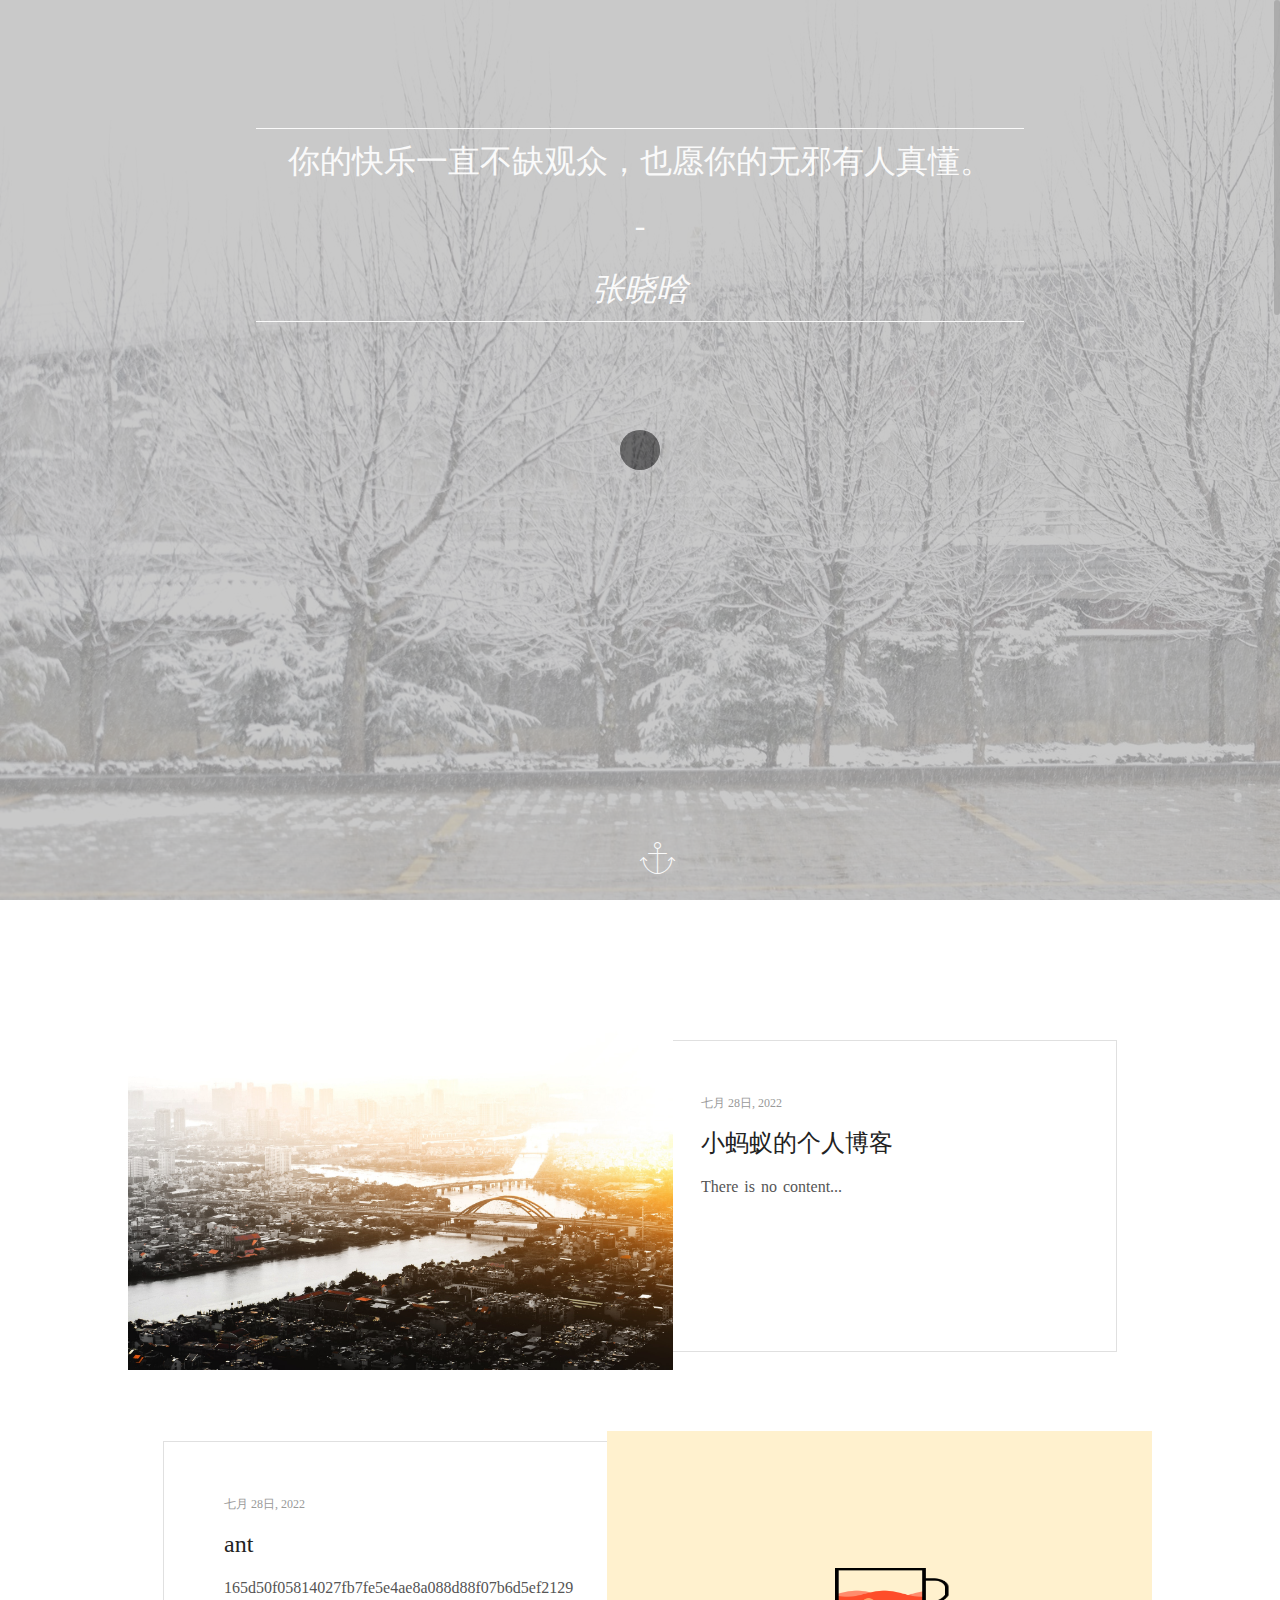
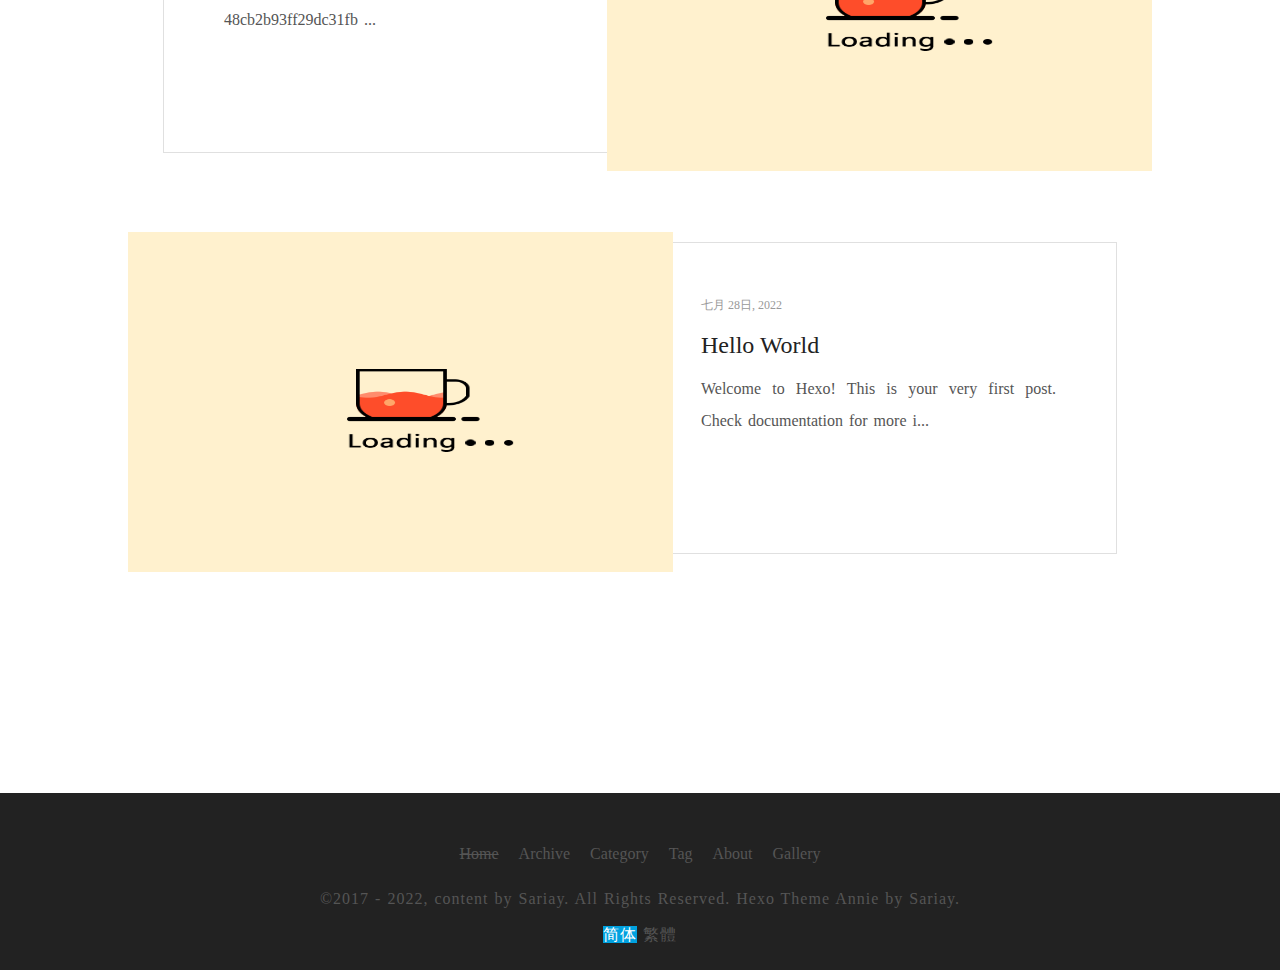
==== commit a672ba68: "Site updated: 2022-07-29 11:28:51" ====
--- a/index.html
+++ b/index.html
@@ -247,6 +247,43 @@
 						
 							<!--没有文章内容-->
 							There is no content...
+						
+					</p>
+					<p class="post-meta">
+						
+
+
+
+					</p>
+				</div>
+			</div>
+		
+			<div class="post" id="post">
+				<a class="post-cover" href="/2022/07/28/ant/" title=" ant " target="_blank">
+					
+					<img class="lazy" src="/img/lazy.gif" data-src="/img/cart_cover.jpg"/>
+				</a>
+
+				<div class="post-text">
+					<p class="post-time">
+						七月 28日, 2022
+					</p>	
+					<h3 class="post-title" id="post-title-index">
+						<a href="/2022/07/28/ant/" title="ant">							
+							
+	<a href="/2022/07/28/ant/" itemprop="url">
+		ant
+	</a>
+
+						</a>
+					</h3>
+					<p class="post-content">
+						
+							
+  165d50f05814027fb7fe5e4ae8a088d88f07b6d5ef212948cb2b93ff29dc31fb
+  
+    
+ ...
 						
 					</p>
 					<p class="post-meta">
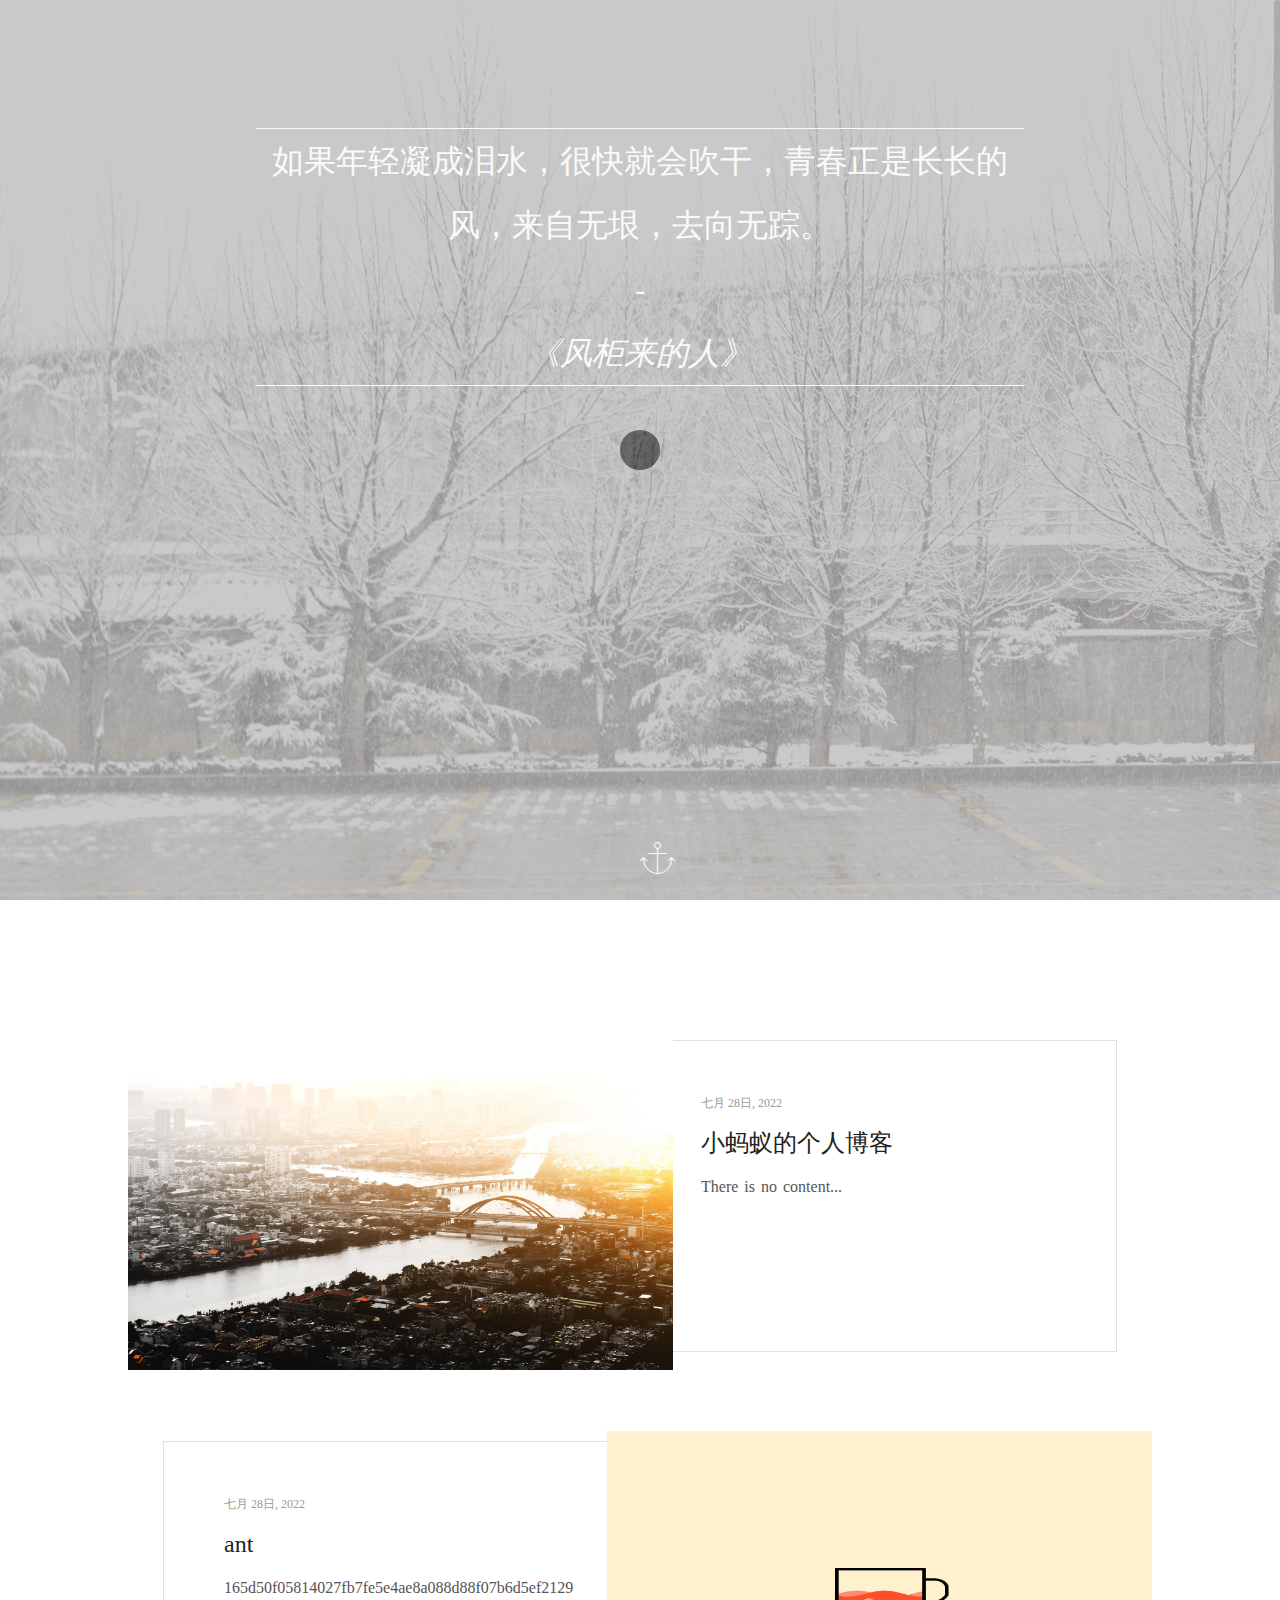
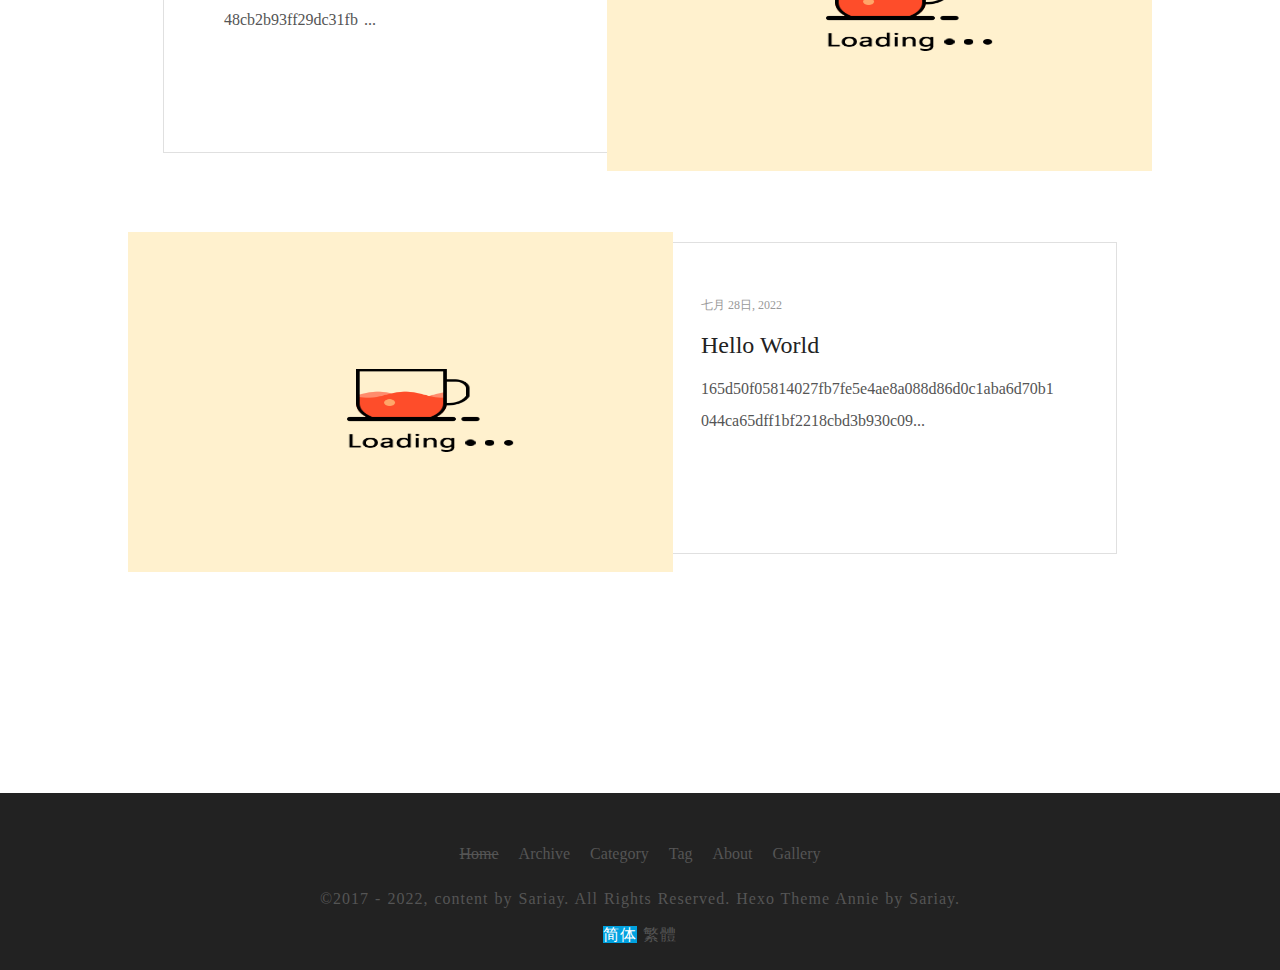
==== commit c784f62a: "Site updated: 2022-07-29 11:31:24" ====
--- a/index.html
+++ b/index.html
@@ -316,7 +316,8 @@
 					</h3>
 					<p class="post-content">
 						
-							Welcome to Hexo! This is your very first post. Check documentation for more i...
+							
+  165d50f05814027fb7fe5e4ae8a088d86d0c1aba6d70b1044ca65dff1bf2218cbd3b930c09...
 						
 					</p>
 					<p class="post-meta">
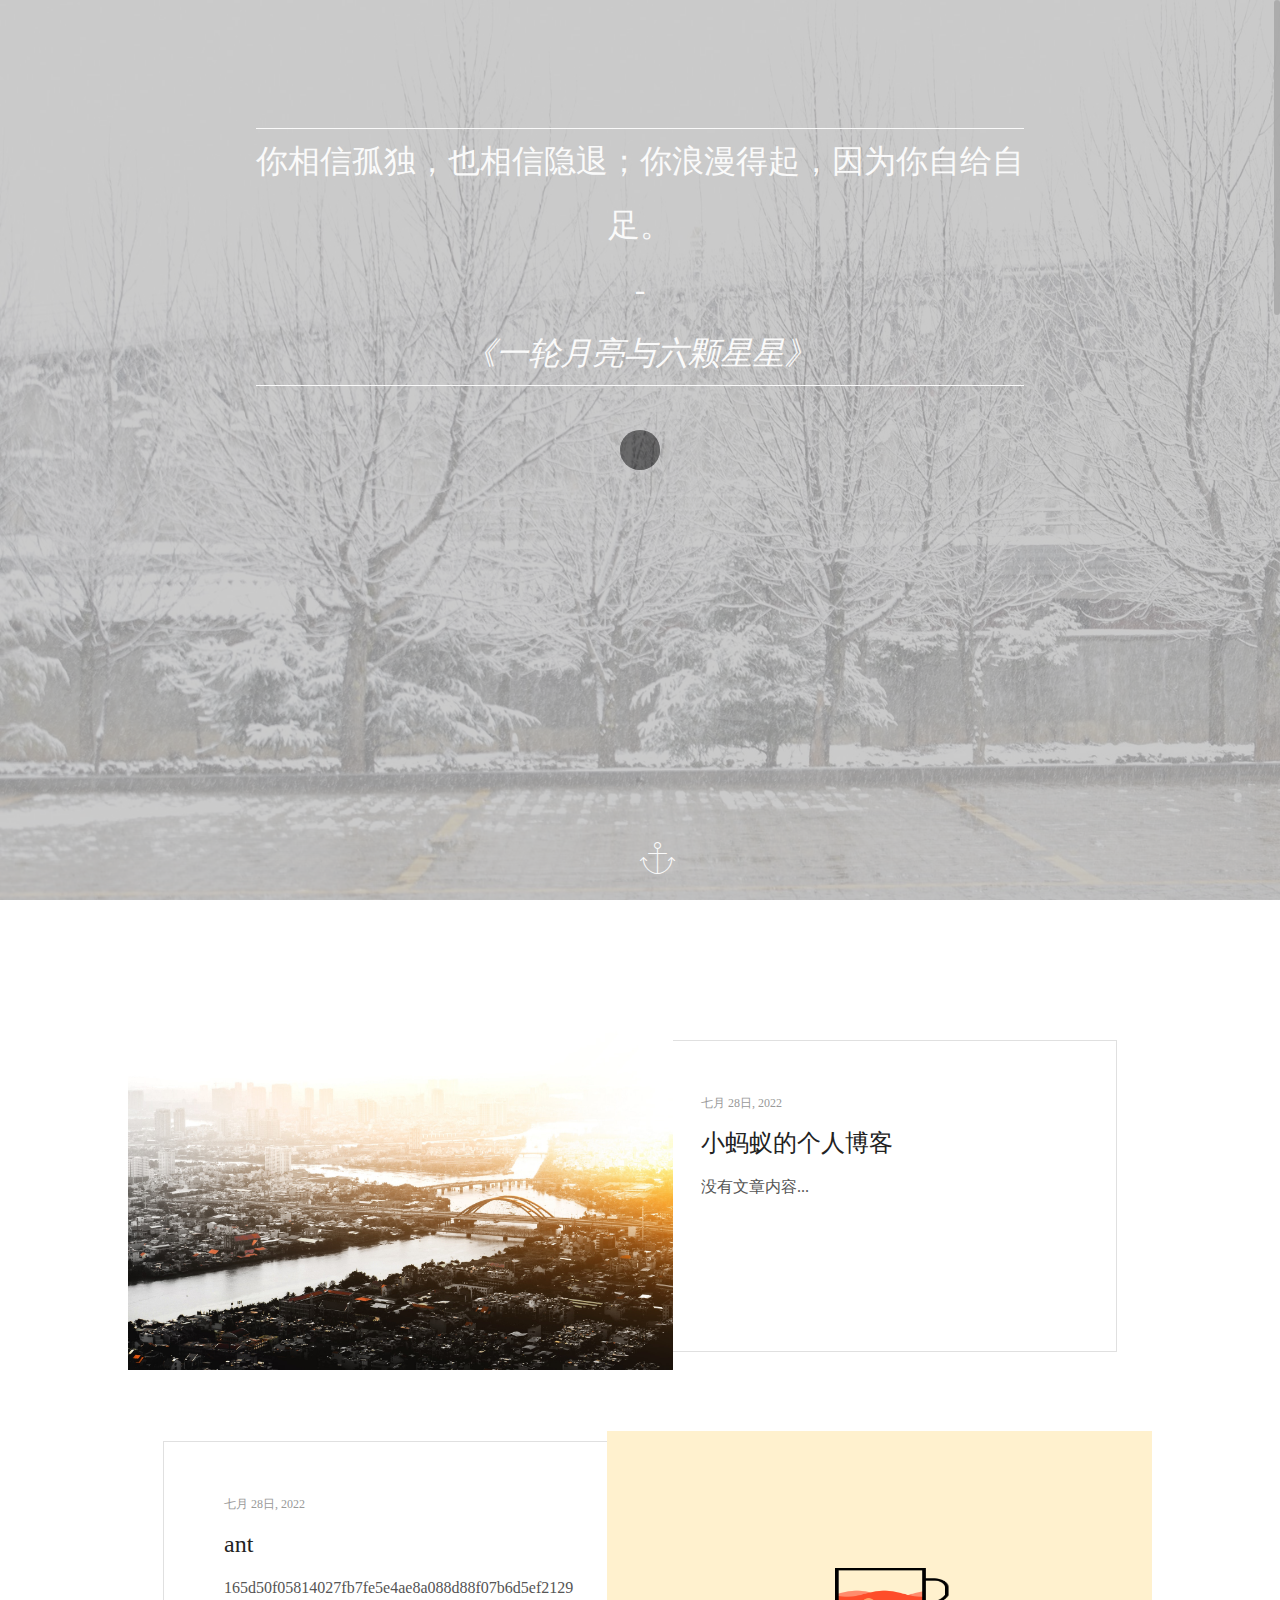
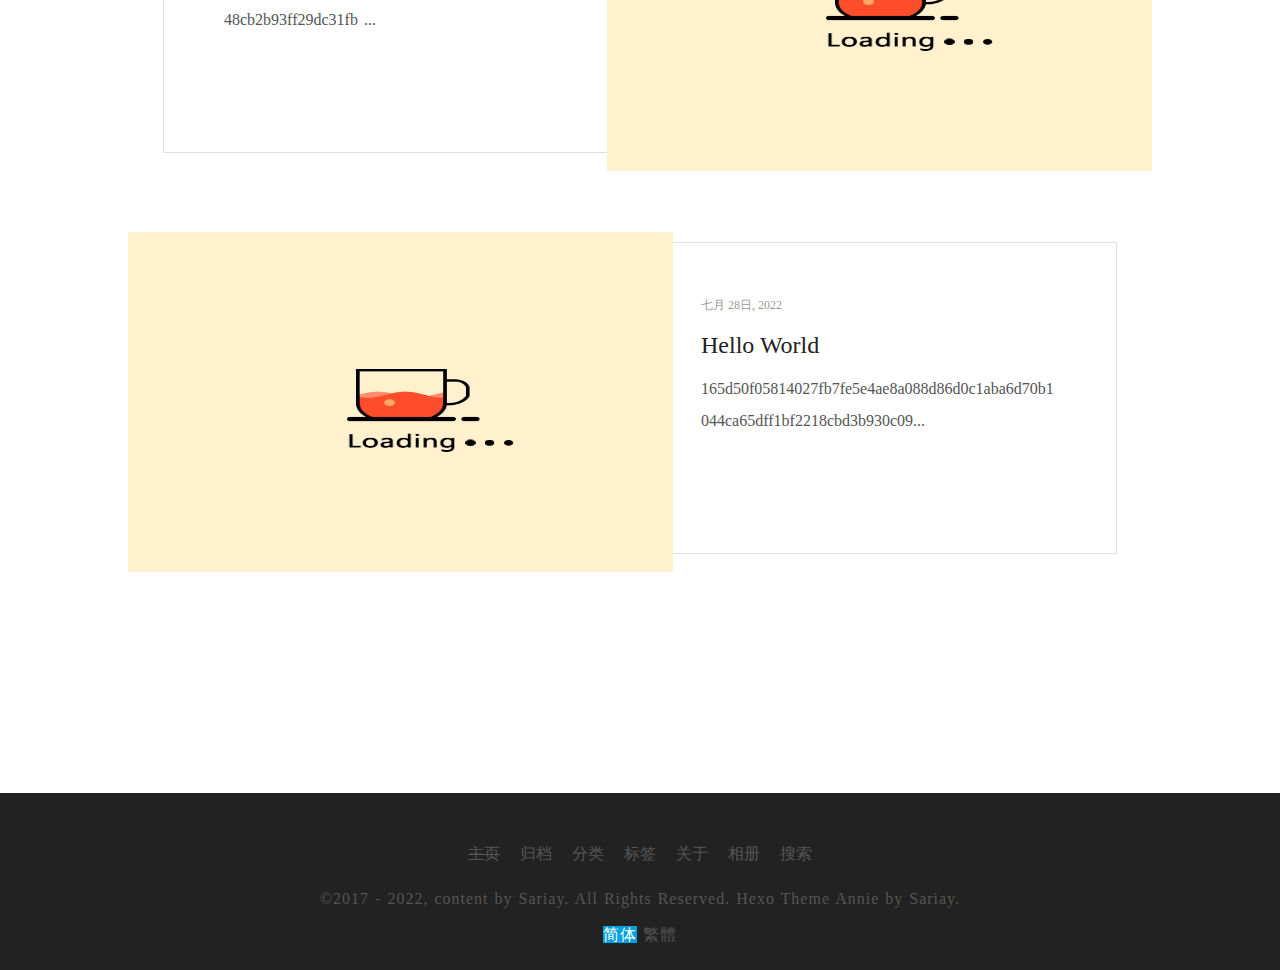
==== commit 164125da: "Site updated: 2022-07-29 14:56:14" ====
--- a/index.html
+++ b/index.html
@@ -13,10 +13,10 @@
 	<meta name="viewport" content="width=device-width, initial-scale=1, maximum-scale=1.0, user-scalable=no">
   <title>
     
-      小蚂蚁的个人博客
+      littleAnt-Blog
     
   </title>
-  <meta name="author" content="John Doe">
+  <meta name="author" content="Yeshu">
   <meta name="keywords" content="" />
   <meta name="description" content="" />
 	<!-- favicon -->
@@ -72,7 +72,7 @@
 		<div class="h-body">	
 			
 				<div class="motto text-shadow-pop-left">
-					<p class="content" id="motto-content">Fetching...</p>
+					<p class="content" id="motto-content">获取中...</p>
 					<p>-<p>
 					<p class="author" id="motto-author">Just a minute...</p>
 				</div>
@@ -95,12 +95,12 @@
 	<!-- Progress percent -->
 	<div id="progress-percentage"><span>0.0%</span></div>
 
-	<div class="toc-switch"><span class="switch-button">Catalog</span></div>
+	<div class="toc-switch"><span class="switch-button">目录</span></div>
 
 	<!-- Page title -->
 	<p>
 		
-			Home
+			主页
 		
 	</p>
 
@@ -124,36 +124,40 @@
 		<ul id="global-nav">
 	
 		<li class="menu-home">
-			<a href="/" class="menu-item-home" target="_blank">Home</a>
+			<a href="/" class="menu-item-home" target="_blank">主页</a>
 		</li>
 		
 	
 		<li class="menu-archive">
-			<a href="/archives" class="menu-item-archive" target="_blank">Archive</a>
+			<a href="/archives" class="menu-item-archive" target="_blank">归档</a>
 		</li>
 		
 	
 		<li class="menu-categories">
-			<a href="/categories" class="menu-item-categories" target="_blank">Category</a>
+			<a href="/categories" class="menu-item-categories" target="_blank">分类</a>
 		</li>
 		
 	
 		<li class="menu-tags">
-			<a href="/tags" class="menu-item-tags" target="_blank">Tag</a>
+			<a href="/tags" class="menu-item-tags" target="_blank">标签</a>
 		</li>
 		
 	
 		<li class="menu-about">
-			<a href="/about" class="menu-item-about" target="_blank">About</a>
+			<a href="/about" class="menu-item-about" target="_blank">关于</a>
 		</li>
 		
 	
 		<li class="menu-gallery">
-			<a href="/gallery" class="menu-item-gallery" target="_blank">Gallery</a>
-		</li>
-		
-	
-
+			<a href="/gallery" class="menu-item-gallery" target="_blank">相册</a>
+		</li>
+		
+	
+
+	
+		<li class="menu-search">
+			<a href="javascript:;" class="popup-trigger">搜索</a>
+		</li>
 	
 </ul>
 	</div>
@@ -246,7 +250,7 @@
 					<p class="post-content">
 						
 							<!--没有文章内容-->
-							There is no content...
+							没有文章内容...
 						
 					</p>
 					<p class="post-meta">
@@ -349,36 +353,40 @@
 		<ul id="global-nav">
 	
 		<li class="menu-home">
-			<a href="/" class="menu-item-home" target="_blank">Home</a>
+			<a href="/" class="menu-item-home" target="_blank">主页</a>
 		</li>
 		
 	
 		<li class="menu-archive">
-			<a href="/archives" class="menu-item-archive" target="_blank">Archive</a>
+			<a href="/archives" class="menu-item-archive" target="_blank">归档</a>
 		</li>
 		
 	
 		<li class="menu-categories">
-			<a href="/categories" class="menu-item-categories" target="_blank">Category</a>
+			<a href="/categories" class="menu-item-categories" target="_blank">分类</a>
 		</li>
 		
 	
 		<li class="menu-tags">
-			<a href="/tags" class="menu-item-tags" target="_blank">Tag</a>
+			<a href="/tags" class="menu-item-tags" target="_blank">标签</a>
 		</li>
 		
 	
 		<li class="menu-about">
-			<a href="/about" class="menu-item-about" target="_blank">About</a>
+			<a href="/about" class="menu-item-about" target="_blank">关于</a>
 		</li>
 		
 	
 		<li class="menu-gallery">
-			<a href="/gallery" class="menu-item-gallery" target="_blank">Gallery</a>
-		</li>
-		
-	
-
+			<a href="/gallery" class="menu-item-gallery" target="_blank">相册</a>
+		</li>
+		
+	
+
+	
+		<li class="menu-search">
+			<a href="javascript:;" class="popup-trigger">搜索</a>
+		</li>
 	
 </ul>
 	</div>
@@ -478,6 +486,56 @@
 
   
 
+	<!--
+	时间：2018-10-3
+	描述：
+		插件名称：hexo-generator-search-zip
+		插件来源: https://github.com/SuperKieran/hexo-generator-search-zip
+		代码参考：https://github.com/SuperKieran/TKL/blob/master/layout/_partial/search.ejs(Include: js & css)	
+-->
+<div class="popup search-popup local-search-popup scrollbar" >
+	<div class="local-search-container">
+		<span class="popup-btn-close">
+      		ESC
+   		</span>
+		<div class="local-search-header">
+			<div class="input-prompt">				
+			</div>
+			<input autocomplete="off" placeholder="Search..." type="text" id="local-search-input">
+		</div>
+		<div class="local-search-body">
+			<div id="local-search-output"></div>
+		</div>
+		<div class="local-search-footer">
+			<div class="topN-post">				
+				
+								
+			</div>
+		</div>
+	</div>
+</div>
+
+
+<script src="/plugin/search/ziploader.js"></script>
+<script src="/js/search.js"></script>
+
+
+<script type="text/javascript">
+	var search_path = 'search.json',
+		zip_Path = '/search.zip',
+		version_Path = '/searchVersion.txt',
+		input_Trigger = 'auto',
+		top_N = '2';
+
+	themeLocalSearch({
+		search_path, 
+		zip_Path, 
+		version_Path, 
+		input_Trigger, 
+		top_N
+	});
+</script>
+
 
 
 <script src="/plugin/chinese/chinese.js"></script>
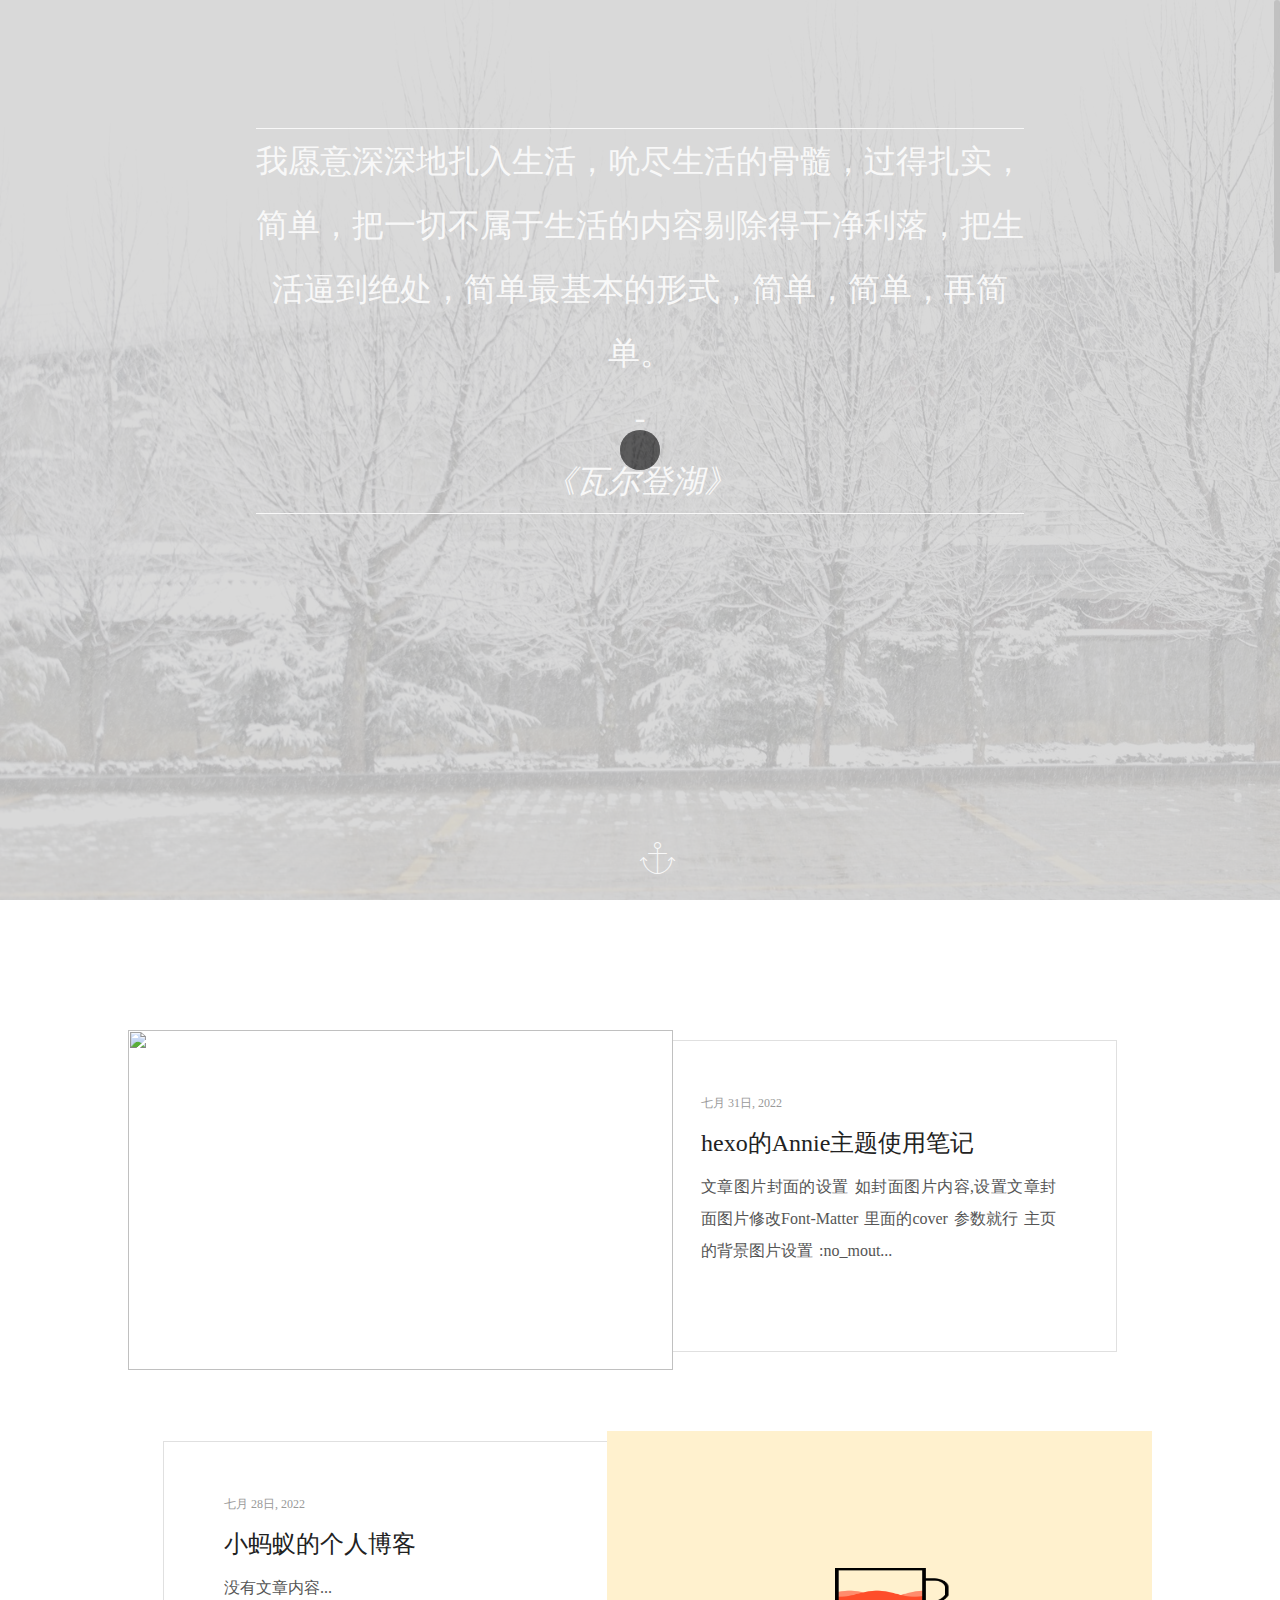
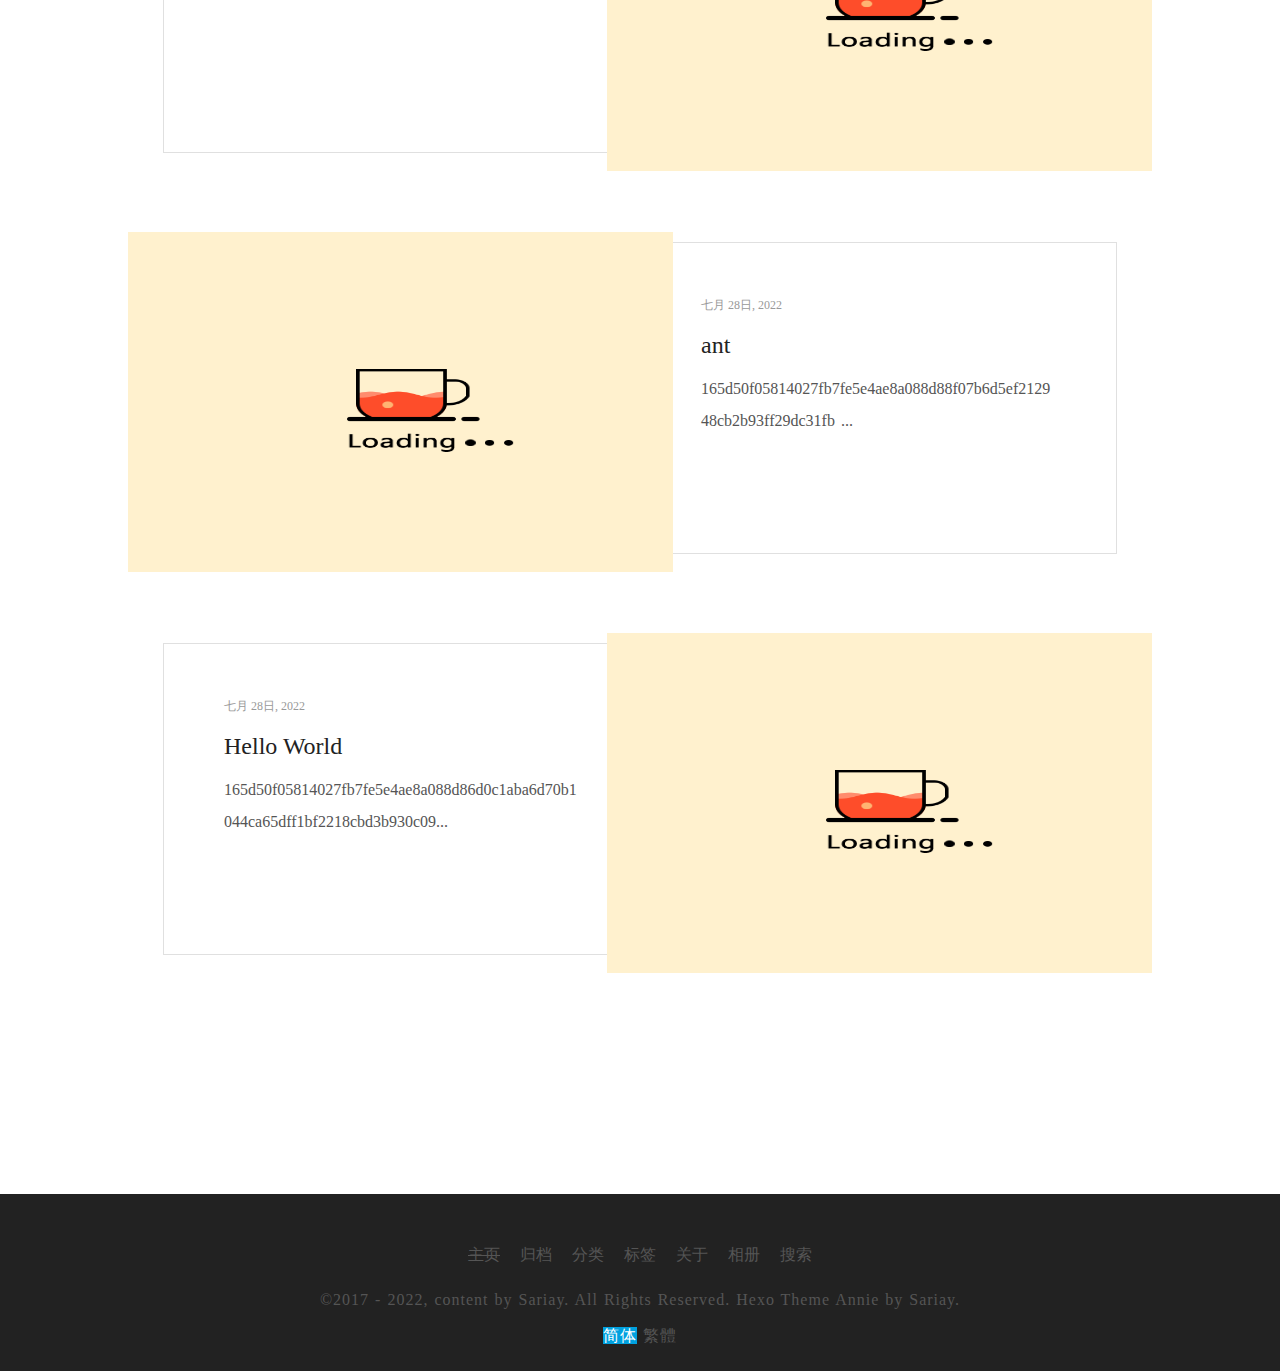
==== commit c77c478c: "Site updated: 2022-07-31 16:38:33" ====
--- a/index.html
+++ b/index.html
@@ -18,7 +18,7 @@
   </title>
   <meta name="author" content="Yeshu">
   <meta name="keywords" content="" />
-  <meta name="description" content="" />
+  <meta name="description" content="littleAnt-Blog" />
 	<!-- favicon -->
   <link rel="shortcut icon" href="/img/favicon.ico">
 
@@ -229,6 +229,46 @@
 	<div id="layout-cart">
 		
 			<div class="post" id="post">
+				<a class="post-cover" href="/2022/07/31/%E5%AD%A6%E4%B9%A0%E4%BD%BF%E7%94%A8Annie%E4%B8%BB%E9%A2%98/" title=" hexo的Annie主题使用笔记 " target="_blank">
+					
+					<img class="lazy" src="/img/lazy.gif" data-src="/img/这是这张图片的位置.jpg"/>
+				</a>
+
+				<div class="post-text">
+					<p class="post-time">
+						七月 31日, 2022
+					</p>	
+					<h3 class="post-title" id="post-title-index">
+						<a href="/2022/07/31/%E5%AD%A6%E4%B9%A0%E4%BD%BF%E7%94%A8Annie%E4%B8%BB%E9%A2%98/" title="hexo的Annie主题使用笔记">							
+							
+	<a href="/2022/07/31/%E5%AD%A6%E4%B9%A0%E4%BD%BF%E7%94%A8Annie%E4%B8%BB%E9%A2%98/" itemprop="url">
+		hexo的Annie主题使用笔记
+	</a>
+
+						</a>
+					</h3>
+					<p class="post-content">
+						
+							
+文章图片封面的设置
+如封面图片内容,设置文章封面图片修改Font-Matter 里面的cover 参数就行
+
+
+
+
+主页的背景图片设置 :no_mout...
+						
+					</p>
+					<p class="post-meta">
+						
+
+
+
+					</p>
+				</div>
+			</div>
+		
+			<div class="post" id="post">
 				<a class="post-cover" href="/2022/07/28/littleant/" title=" 小蚂蚁的个人博客 " target="_blank">
 					
 					<img class="lazy" src="/img/lazy.gif" data-src="/img/cart_cover.jpg"/>
@@ -265,7 +305,7 @@
 			<div class="post" id="post">
 				<a class="post-cover" href="/2022/07/28/ant/" title=" ant " target="_blank">
 					
-					<img class="lazy" src="/img/lazy.gif" data-src="/img/cart_cover.jpg"/>
+					<img class="lazy" src="/img/lazy.gif" data-src="/img/header-bg.jpg"/>
 				</a>
 
 				<div class="post-text">
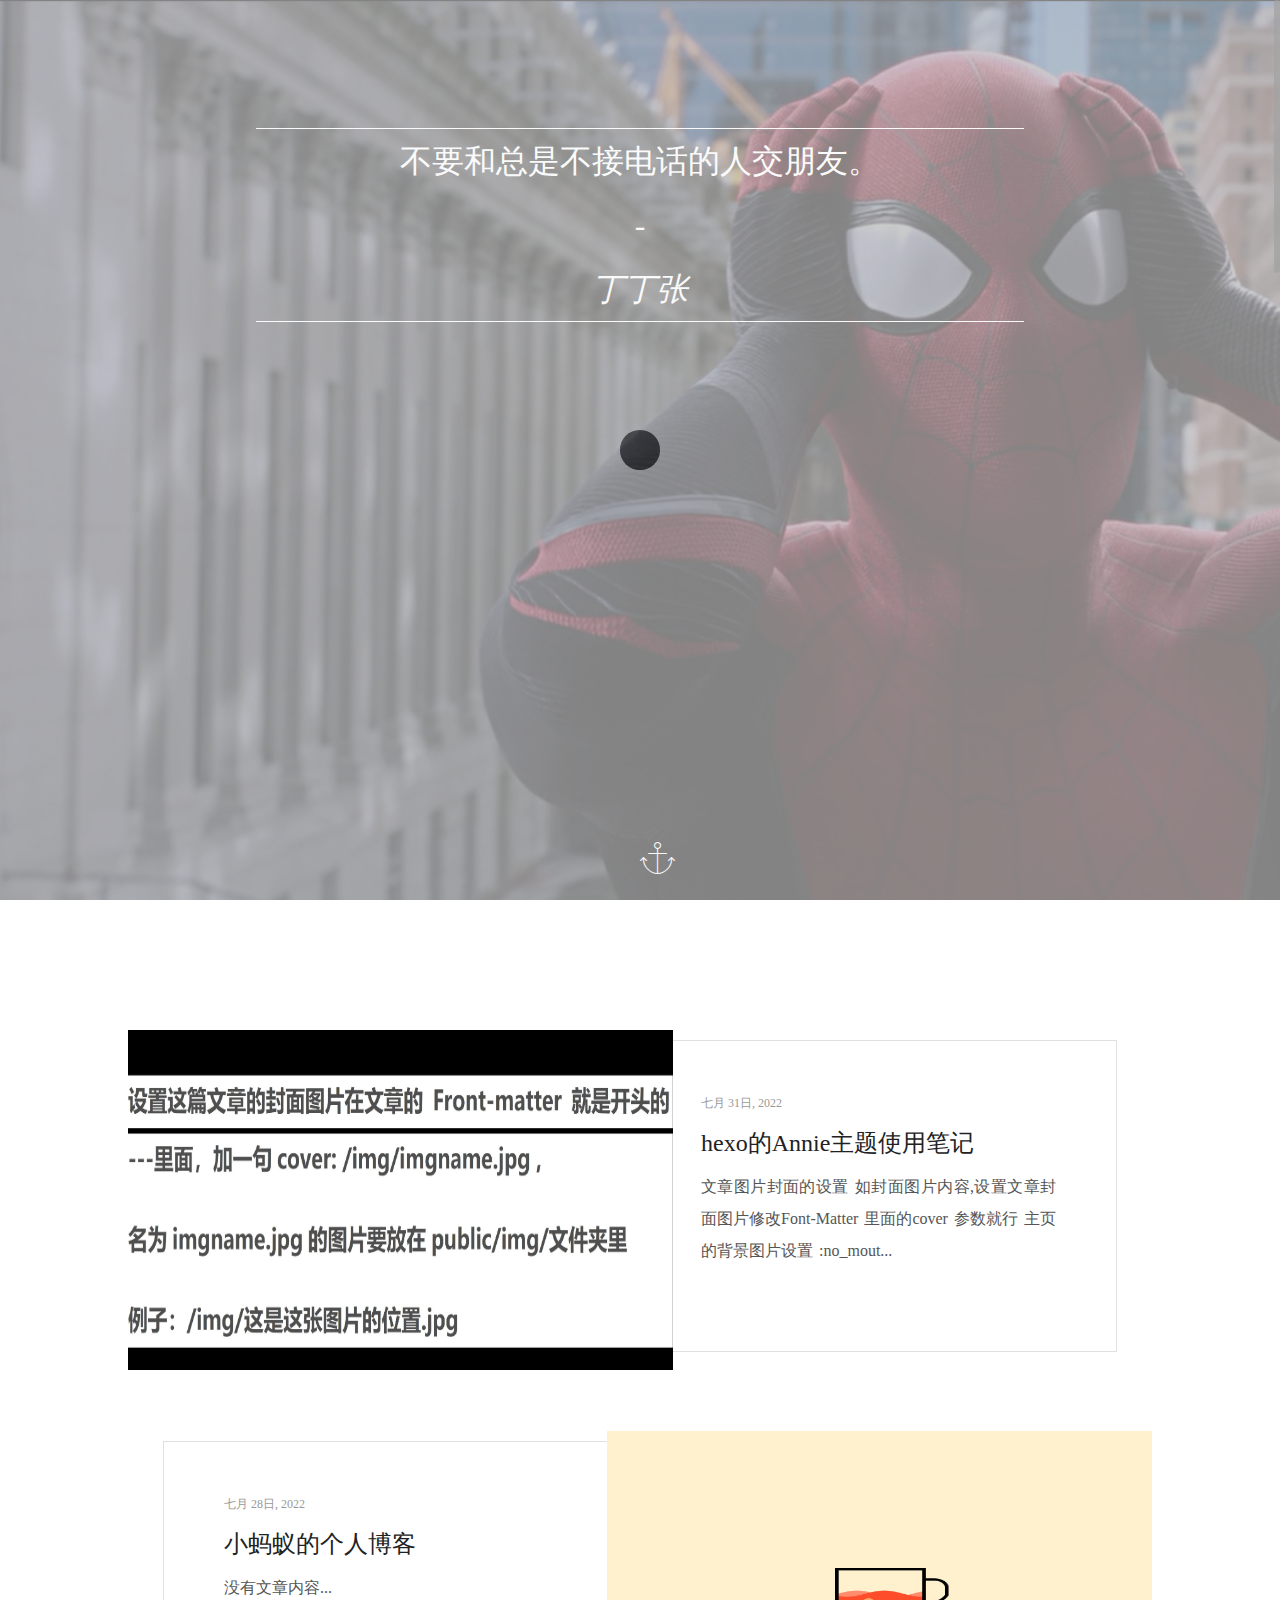
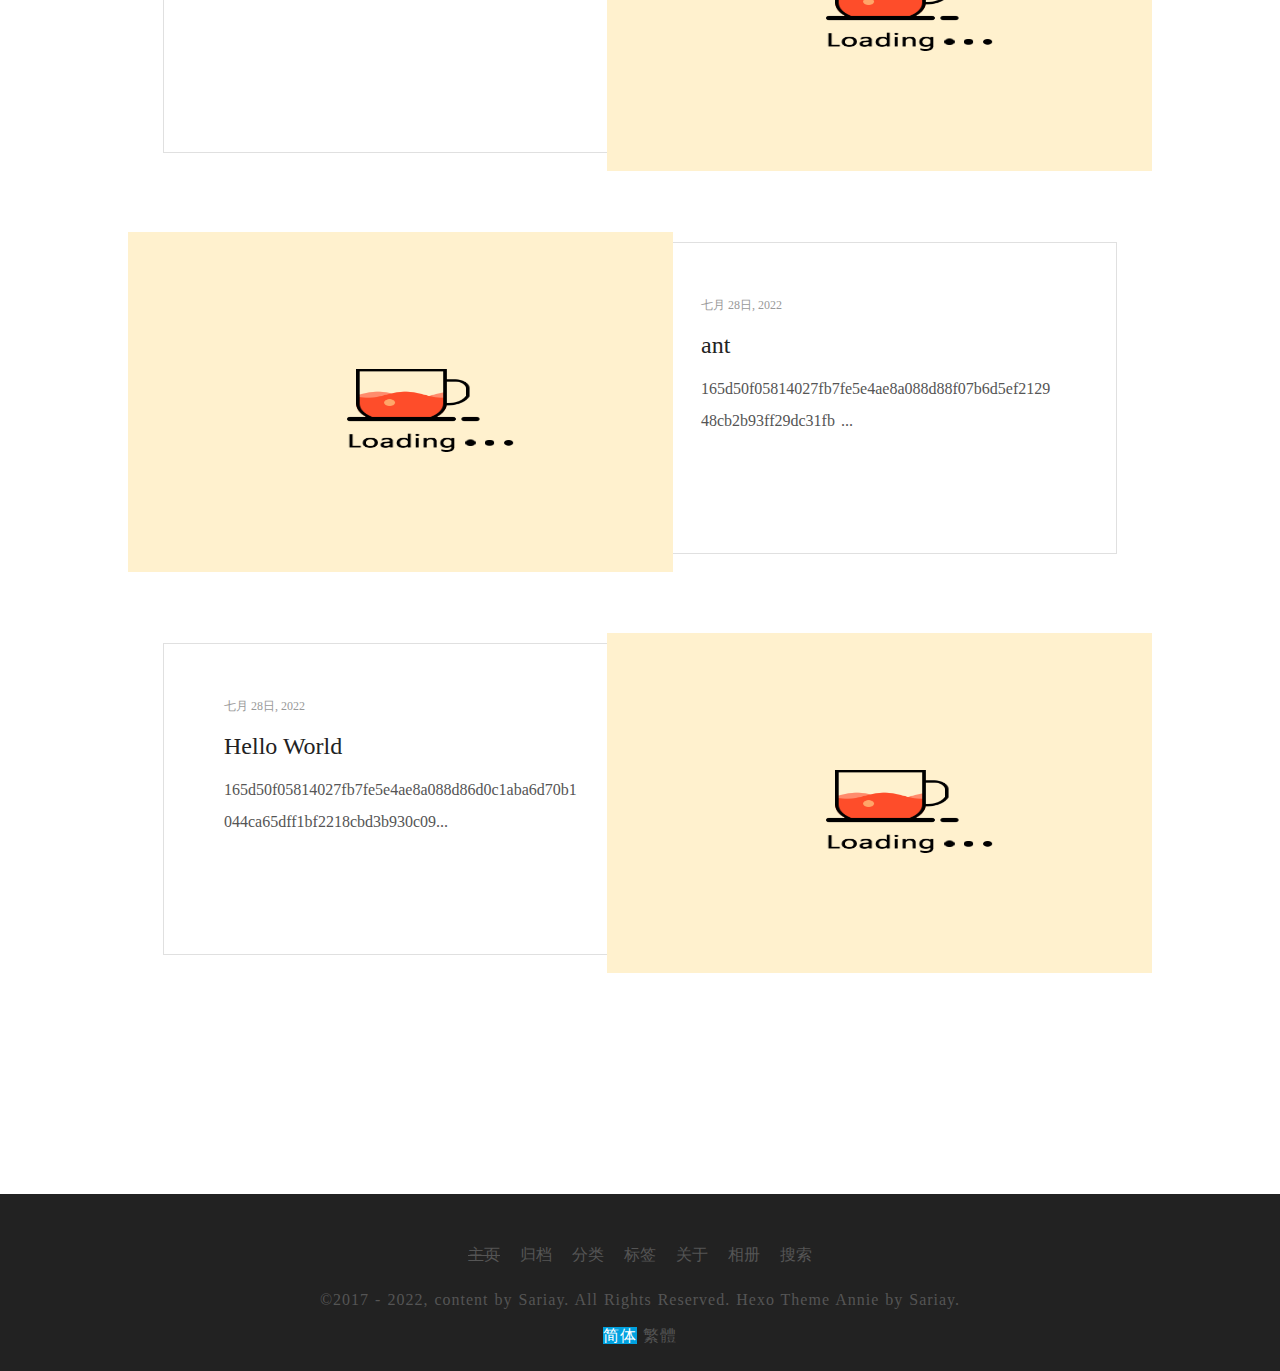
==== commit c80b69cc: "Site updated: 2022-07-31 16:43:17" ====
--- a/index.html
+++ b/index.html
@@ -35,7 +35,7 @@
 <script>
     const CONFIG_BGIMAGE = {
       mode: 'normal',
-      normalSrc: '/img/header-bg.jpg',
+      normalSrc: '/img/spider.png',
       randomYouMax: 110,
       randomYouSrc: 'https://sariay.github.io/Random-img/',
 	  randomOtherSrc: 'https://api.berryapi.net/?service=App.Bing.Images&day=-0',
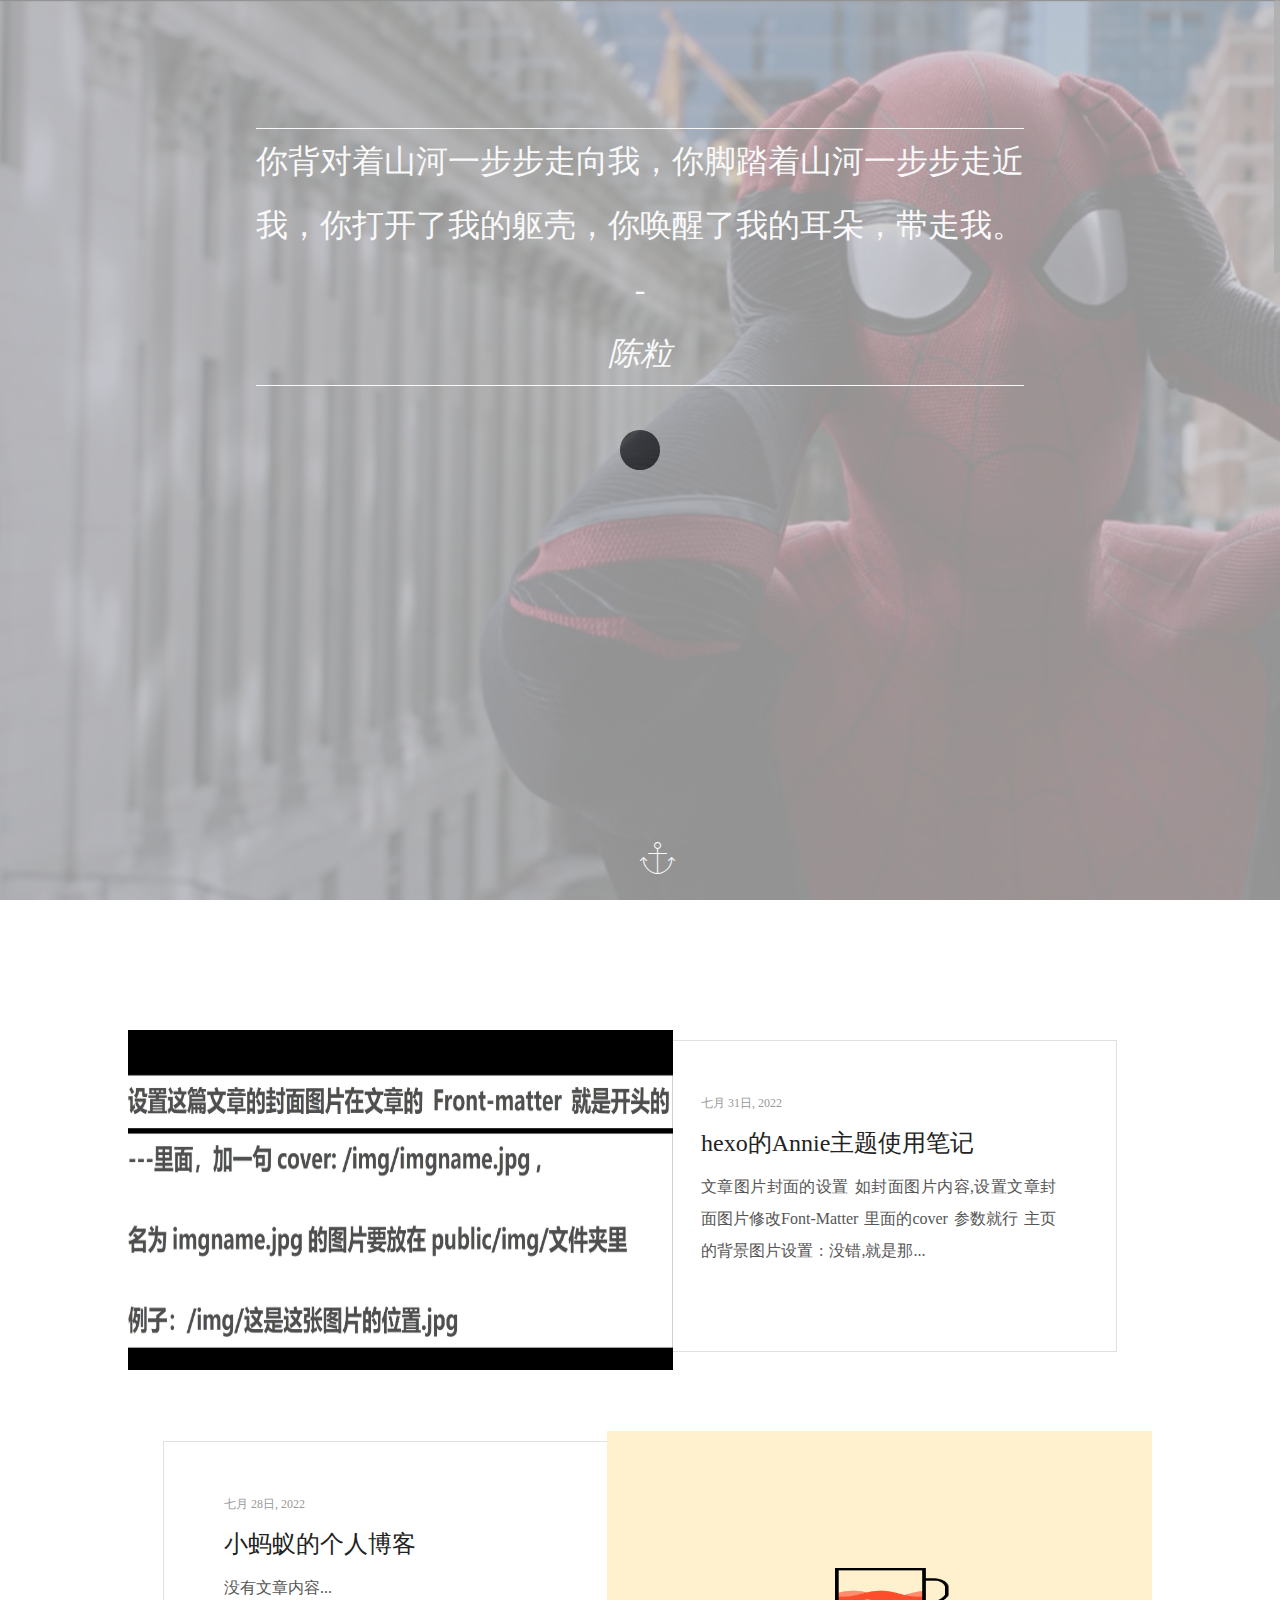
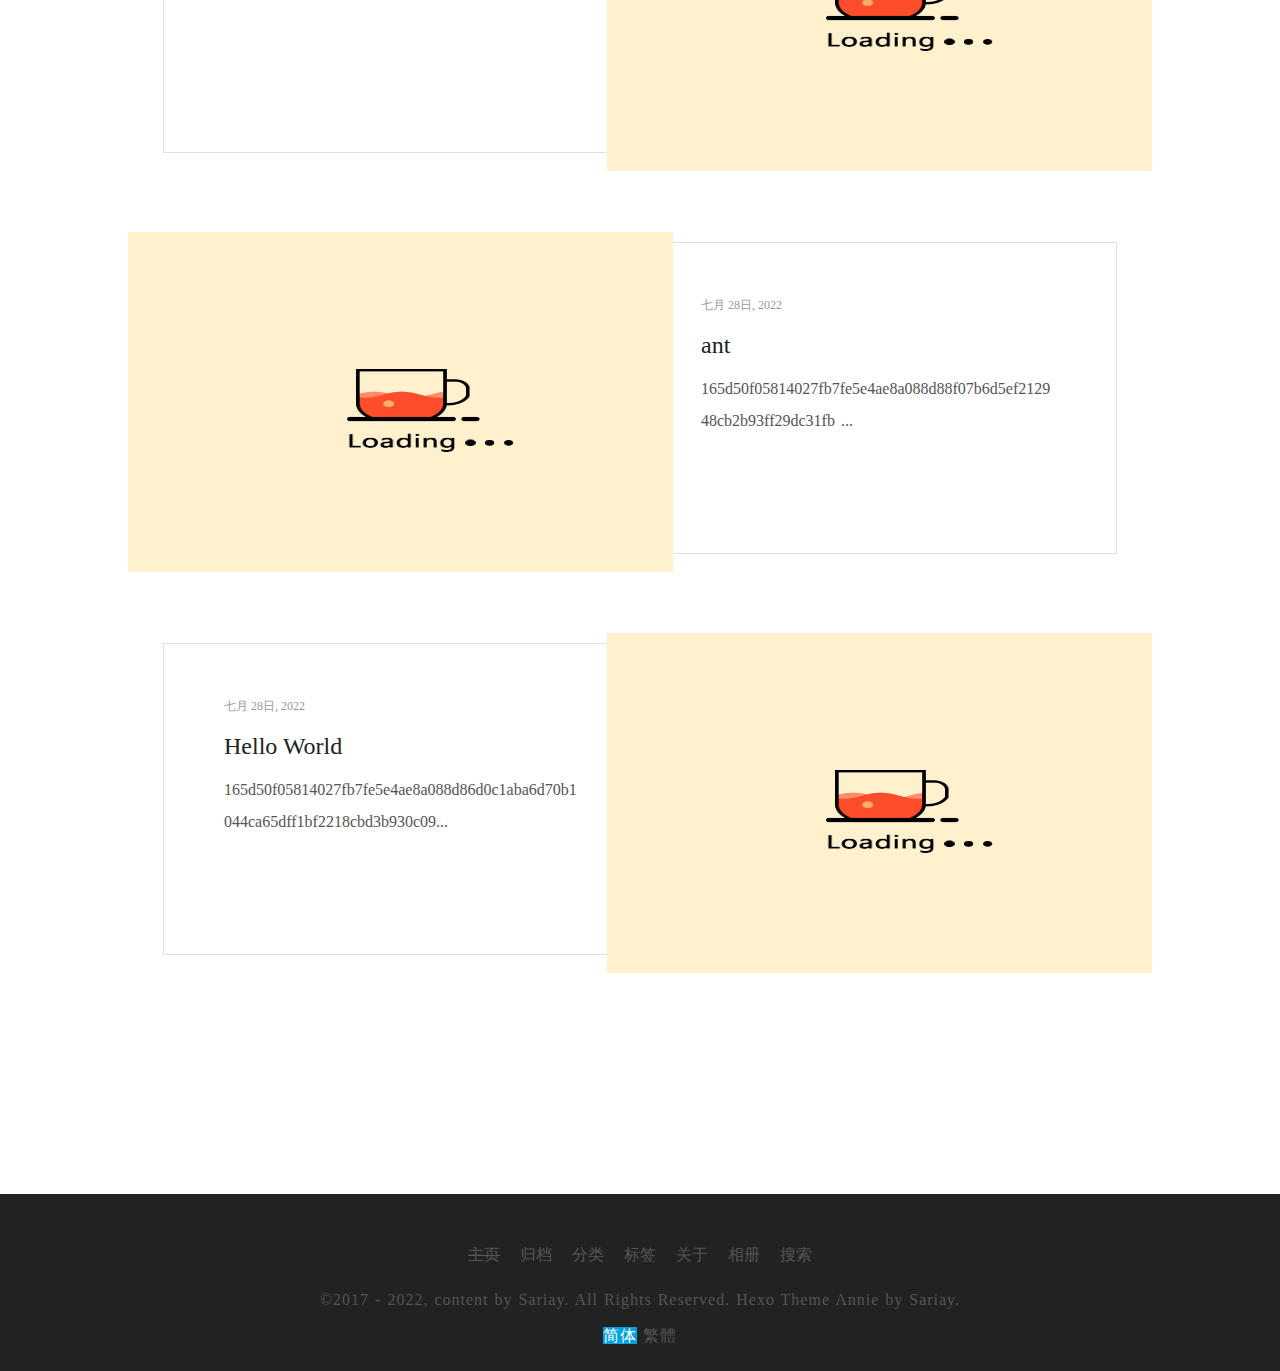
==== commit 4bfc5a47: "Site updated: 2022-07-31 17:36:57" ====
--- a/index.html
+++ b/index.html
@@ -256,7 +256,8 @@
 
 
 
-主页的背景图片设置 :no_mout...
+主页的背景图片设置 :
+没错,就是那...
 						
 					</p>
 					<p class="post-meta">
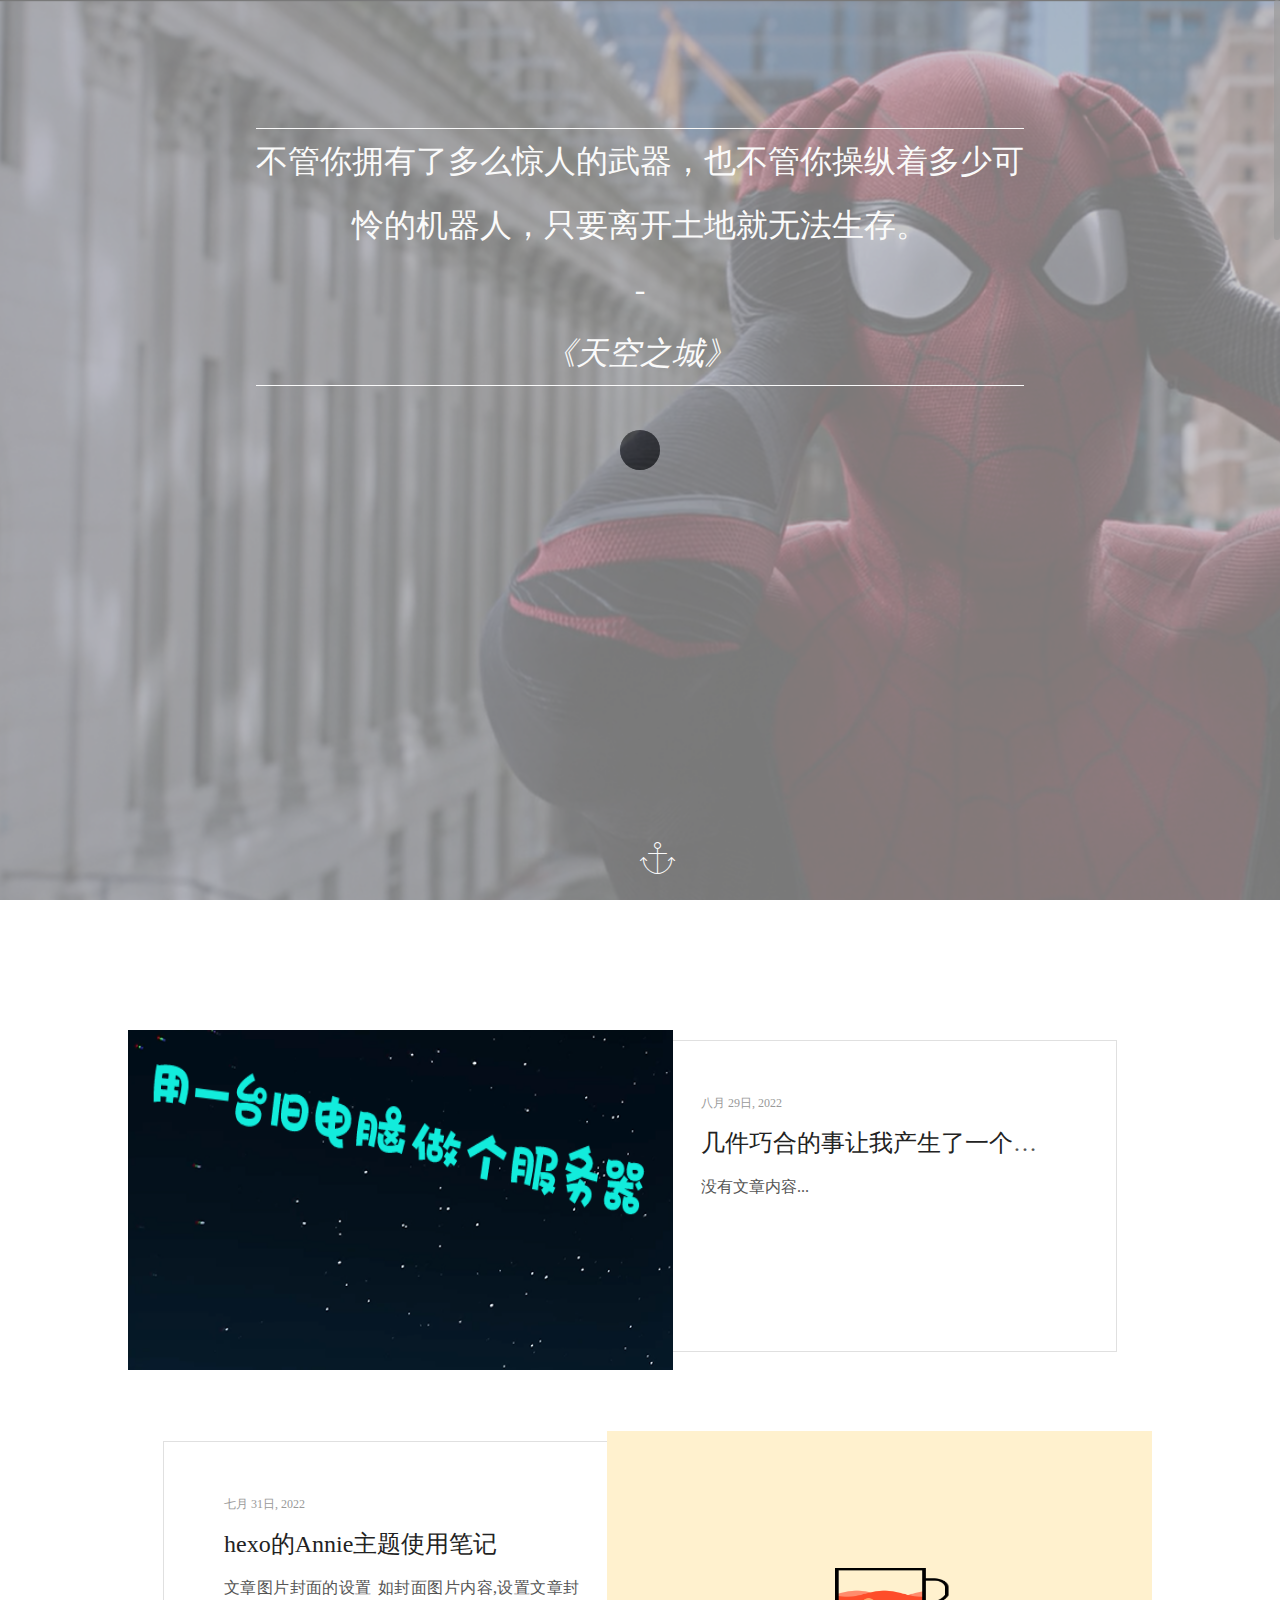
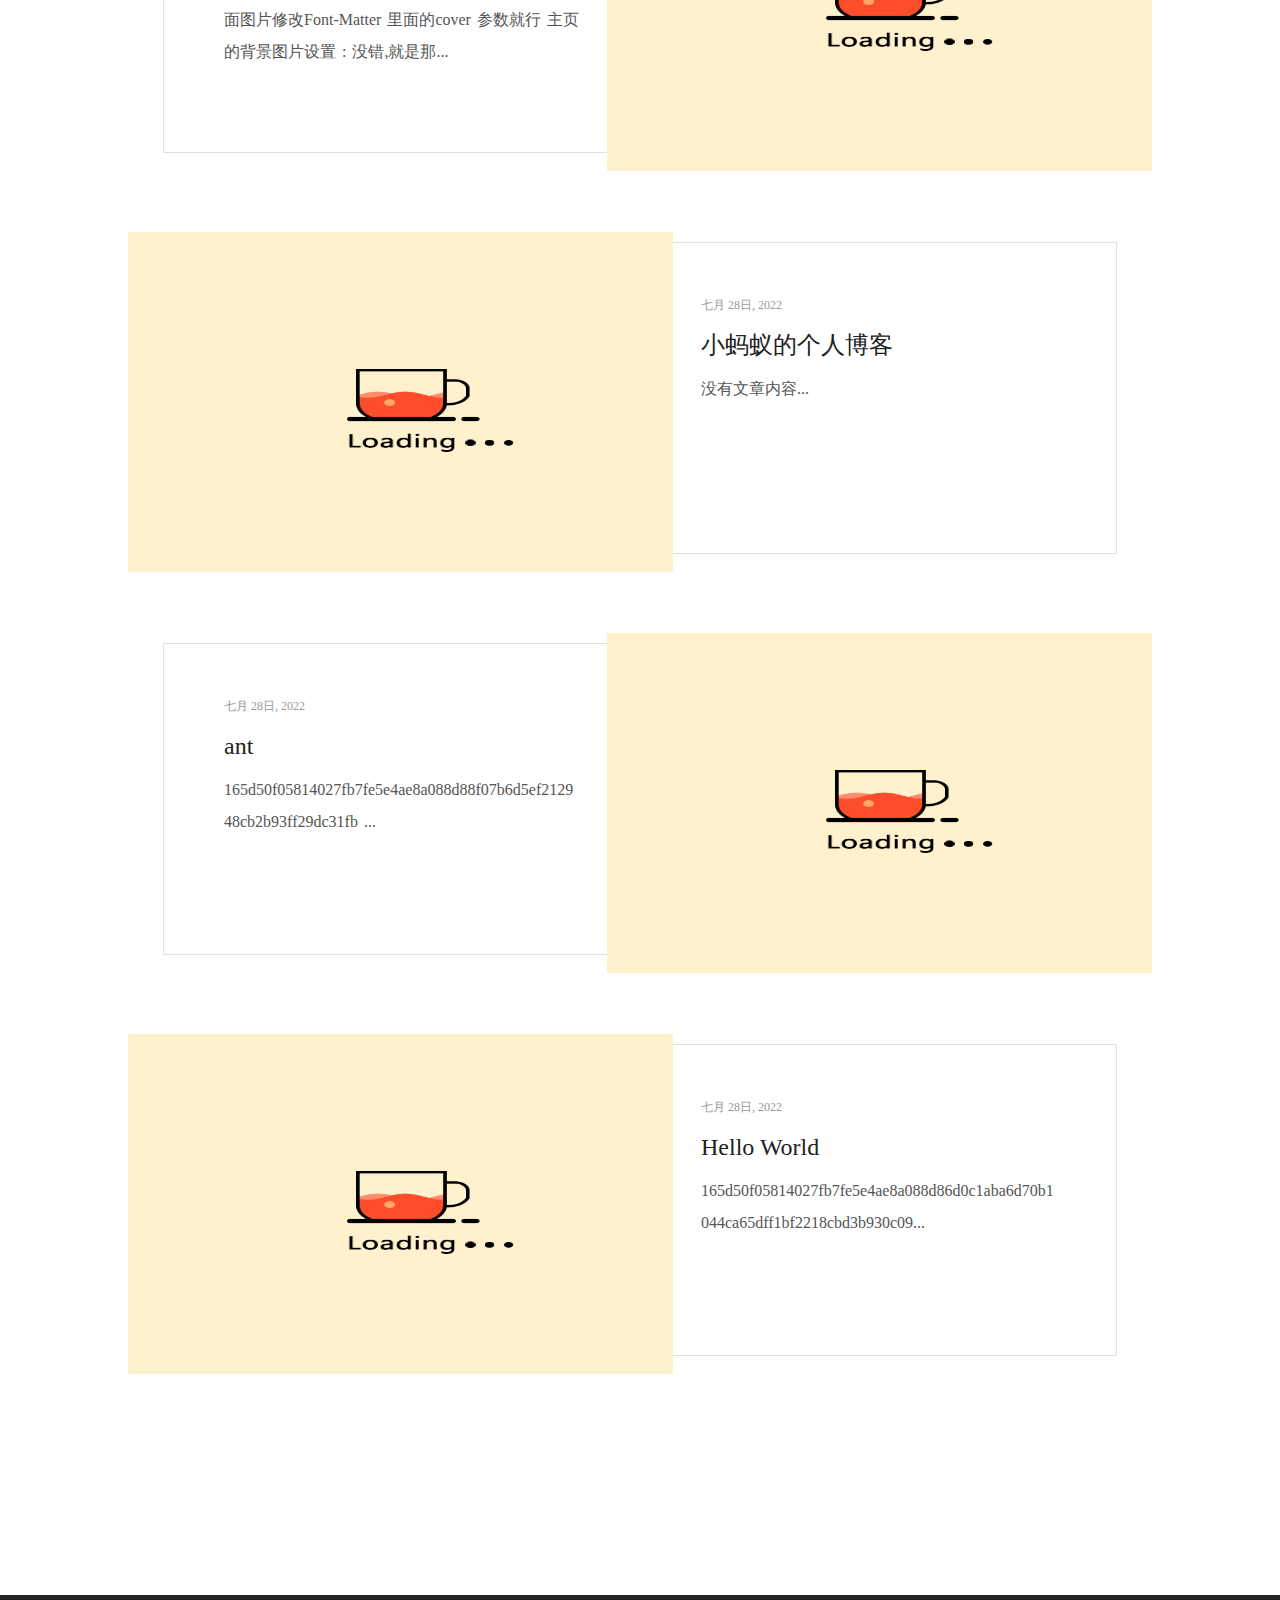
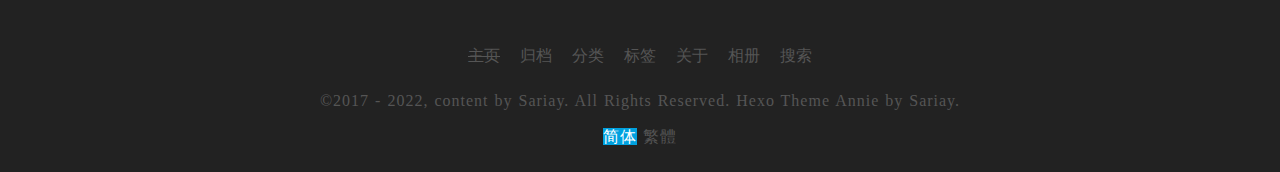
==== commit 2255219c: "Site updated: 2022-08-29 15:57:10" ====
--- a/index.html
+++ b/index.html
@@ -13,12 +13,12 @@
 	<meta name="viewport" content="width=device-width, initial-scale=1, maximum-scale=1.0, user-scalable=no">
   <title>
     
-      littleAnt-Blog
+      xiaoma
     
   </title>
   <meta name="author" content="Yeshu">
   <meta name="keywords" content="" />
-  <meta name="description" content="littleAnt-Blog" />
+  <meta name="description" content="xiaoma" />
 	<!-- favicon -->
   <link rel="shortcut icon" href="/img/favicon.ico">
 
@@ -227,6 +227,40 @@
 	<!--cart style-->
 	<div class="layout-cart">
 	<div id="layout-cart">
+		
+			<div class="post" id="post">
+				<a class="post-cover" href="/2022/08/29/%E5%87%A0%E4%BB%B6%E5%B7%A7%E5%90%88%E7%9A%84%E4%BA%8B%E8%AE%A9%E6%88%91%E4%BA%A7%E7%94%9F%E4%BA%86%E4%B8%80%E4%B8%AA%E6%83%B3%E6%B3%95/" title=" 几件巧合的事让我产生了一个想法... " target="_blank">
+					
+					<img class="lazy" src="/img/lazy.gif" data-src="/img/用一台旧电脑做个服务器.png"/>
+				</a>
+
+				<div class="post-text">
+					<p class="post-time">
+						八月 29日, 2022
+					</p>	
+					<h3 class="post-title" id="post-title-index">
+						<a href="/2022/08/29/%E5%87%A0%E4%BB%B6%E5%B7%A7%E5%90%88%E7%9A%84%E4%BA%8B%E8%AE%A9%E6%88%91%E4%BA%A7%E7%94%9F%E4%BA%86%E4%B8%80%E4%B8%AA%E6%83%B3%E6%B3%95/" title="几件巧合的事让我产生了一个想法...">							
+							
+	<a href="/2022/08/29/%E5%87%A0%E4%BB%B6%E5%B7%A7%E5%90%88%E7%9A%84%E4%BA%8B%E8%AE%A9%E6%88%91%E4%BA%A7%E7%94%9F%E4%BA%86%E4%B8%80%E4%B8%AA%E6%83%B3%E6%B3%95/" itemprop="url">
+		几件巧合的事让我产生了一个想法...
+	</a>
+
+						</a>
+					</h3>
+					<p class="post-content">
+						
+							<!--没有文章内容-->
+							没有文章内容...
+						
+					</p>
+					<p class="post-meta">
+						
+
+
+
+					</p>
+				</div>
+			</div>
 		
 			<div class="post" id="post">
 				<a class="post-cover" href="/2022/07/31/%E5%AD%A6%E4%B9%A0%E4%BD%BF%E7%94%A8Annie%E4%B8%BB%E9%A2%98/" title=" hexo的Annie主题使用笔记 " target="_blank">
